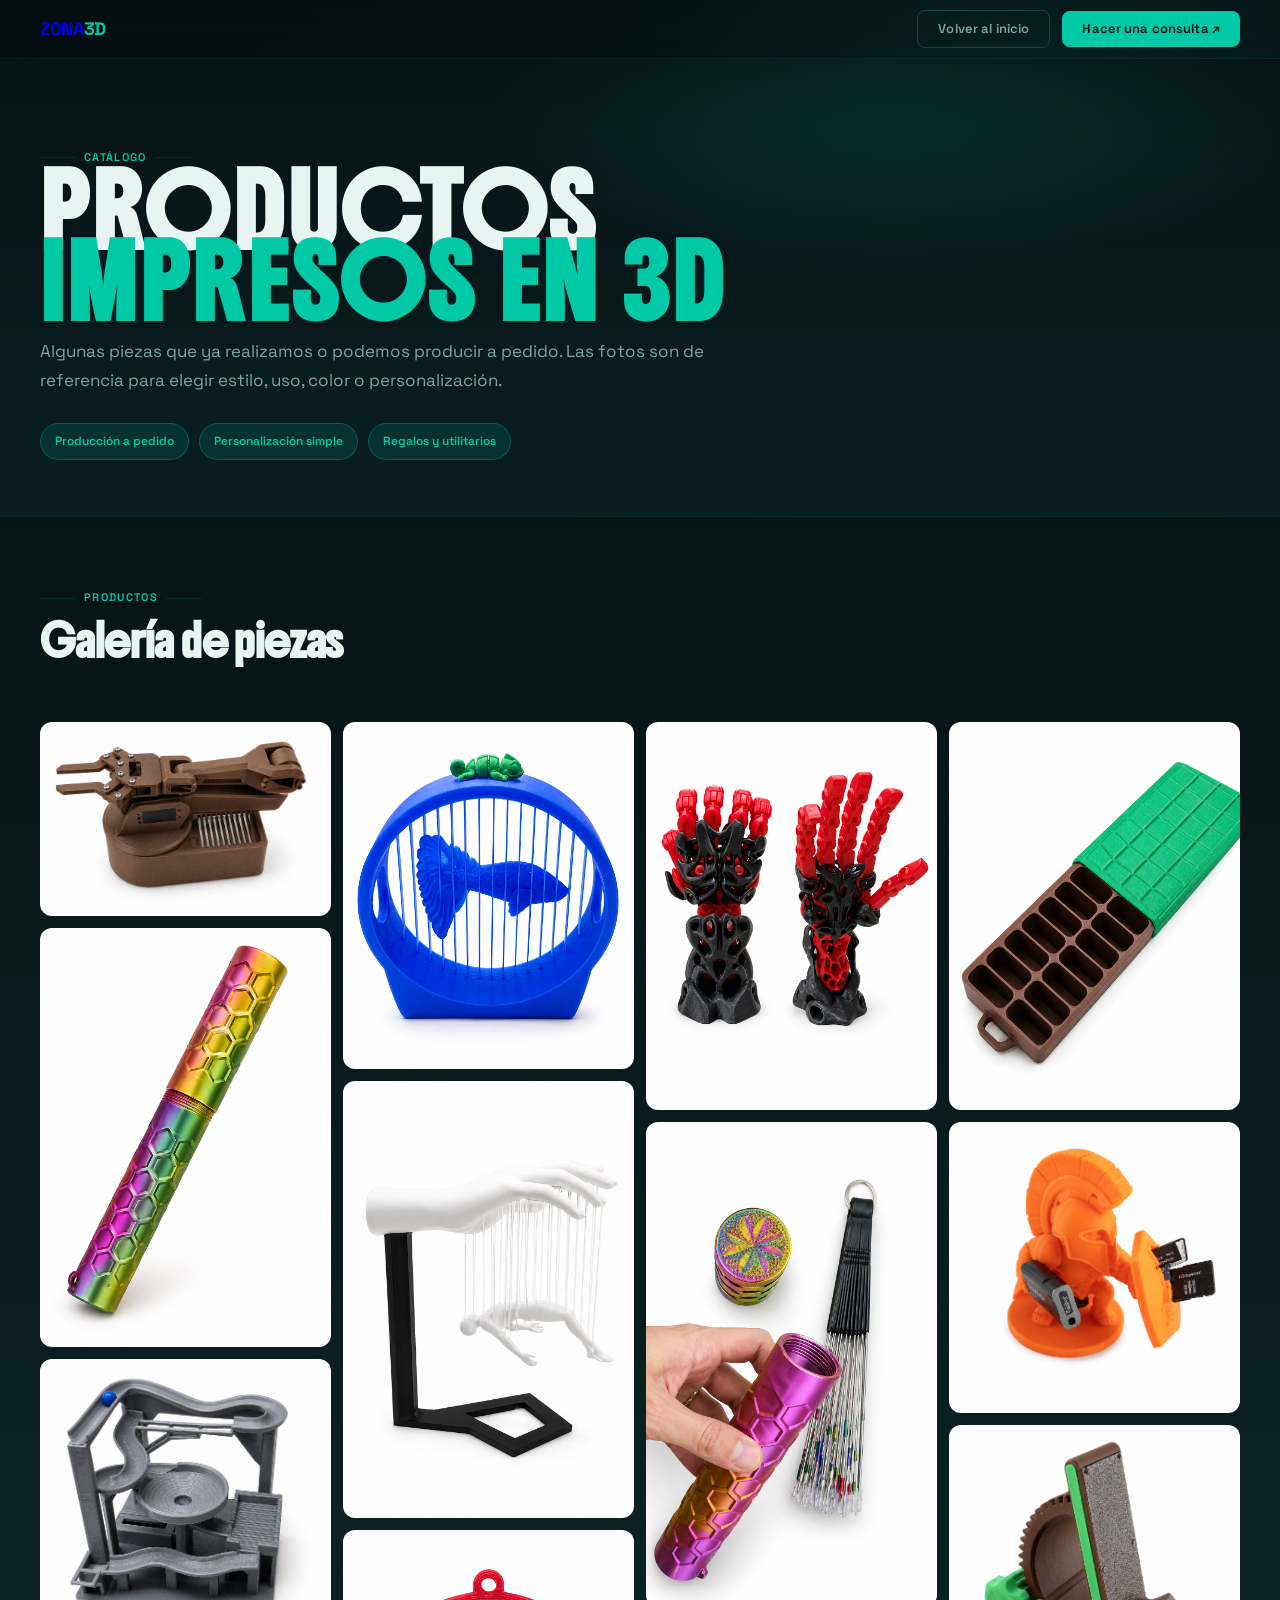
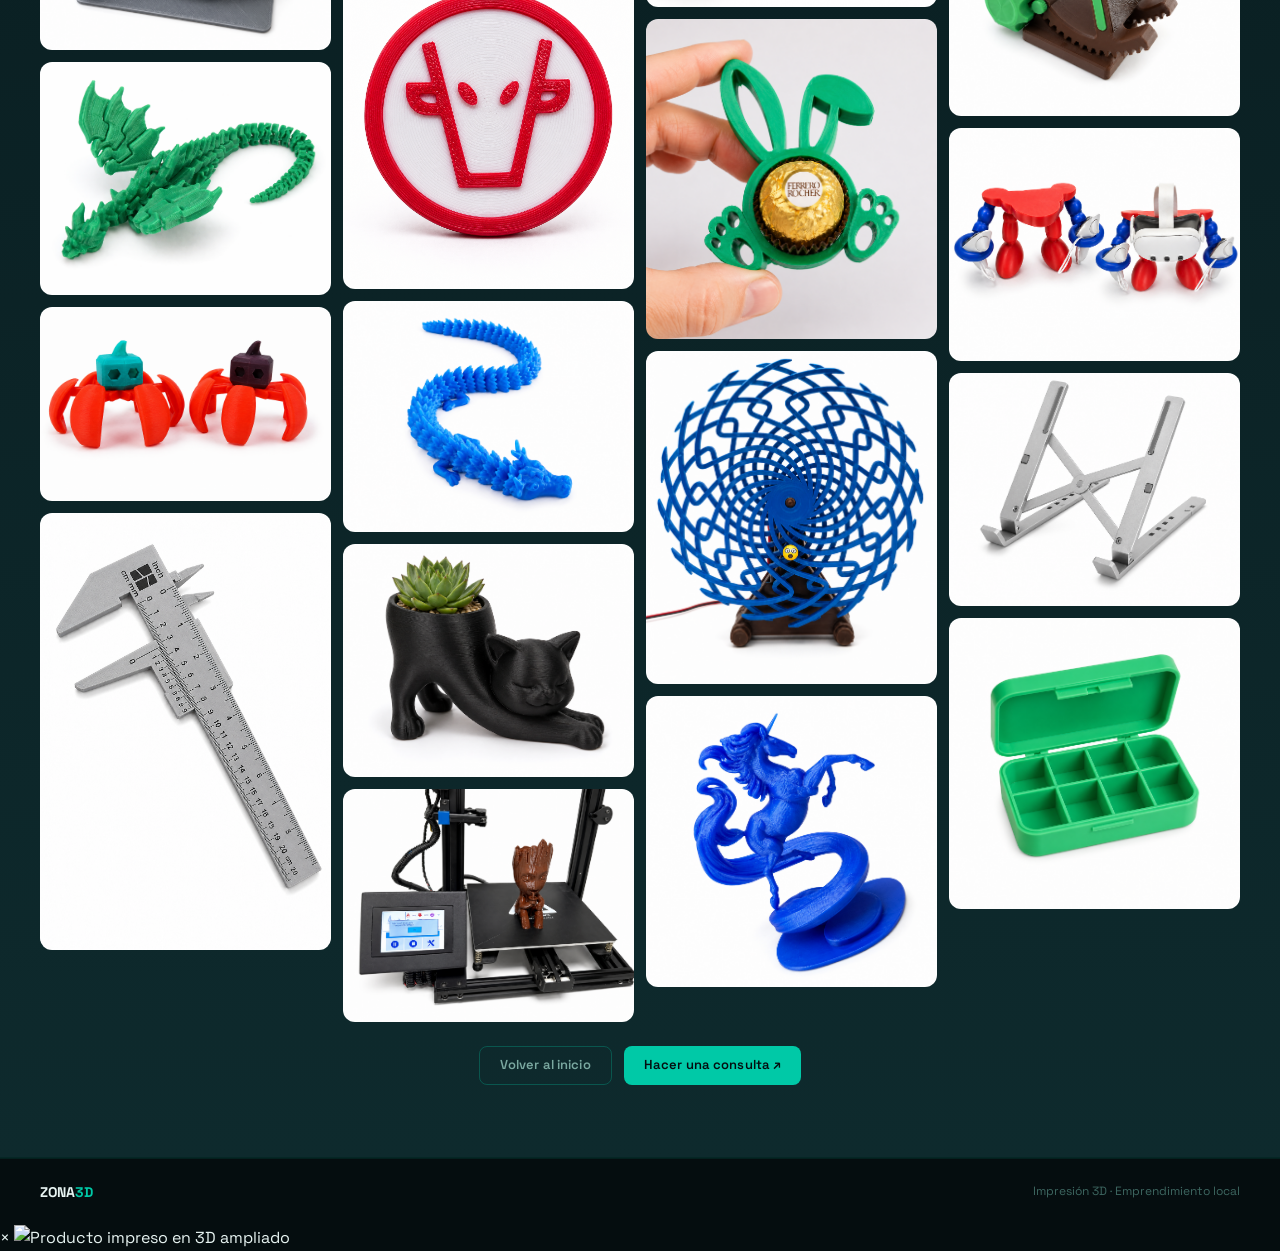
==== catalogo.html @ 66063b83 "catalogo" ====
<!DOCTYPE html>
<html lang="es">
<head>
  <meta charset="UTF-8" />
  <meta name="viewport" content="width=device-width, initial-scale=1.0" />

  <title>Catálogo de productos 3D | ZONA3D</title>
  <meta name="description" content="Catálogo de productos impresos en 3D: macetas, soportes, accesorios, utilitarios, decoración y regalos personalizados en Formosa." />

  <link rel="preconnect" href="https://fonts.googleapis.com">
  <link href="https://fonts.googleapis.com/css2?family=Boldonse&family=Montserrat:wght@300;400;500;600;700&family=Space+Grotesk:wght@400;500;600;700&display=swap" rel="stylesheet">

  <link rel="stylesheet" href="./css/styles.css">
  <link rel="stylesheet" href="./css/responsive.css">
</head>

<body>
  <div class="lp-bg"></div>

  <main class="lp-content catalog-page">

    <nav class="lp-nav">
      <div class="lp-nav-inner">
        <a href="./index.html" class="lp-logo">ZONA<span>3D</span></a>

        <div class="lp-nav-actions">
          <a href="./index.html" class="lp-nav-ghost">Volver al inicio</a>
          <a href="https://wa.me/5490000000000" class="lp-nav-cta" target="_blank">Hacer una consulta ↗</a>
        </div>
      </div>
    </nav>

    <section class="catalog-hero">
      <div class="container">
        <span class="lp-section-label">Catálogo</span>

        <h1 class="catalog-title">
          <span class="line line-primary">PRODUCTOS</span>
          <span class="line line-accent">IMPRESOS EN 3D</span>
        </h1>

        <p class="catalog-sub">
          Algunas piezas que ya realizamos o podemos producir a pedido.
          Las fotos son de referencia para elegir estilo, uso, color o personalización.
        </p>

        <div class="catalog-tags">
          <span>Producción a pedido</span>
          <span>Personalización simple</span>
          <span>Regalos y utilitarios</span>
        </div>
      </div>
    </section>

    <section class="lp-section catalog-section">
      <div class="container">

        <div class="catalog-header">
          <div>
            <span class="lp-section-label">Productos</span>
            <h2 class="lp-section-title">Galería de piezas</h2>
          </div>
        </div>

        <div class="masonry-grid">
          <div class="grid-item">
            <img src="./assets/img/img_products/brazo_robotico.png" alt="Brazo robótico impreso en 3D" loading="lazy">
          </div>
          
          <div class="grid-item">
            <img src="./assets/img/img_products/porta_abanico_c.png" alt="Porta abanico impreso en 3D" loading="lazy">
          </div>
        
          <div class="grid-item">
            <img src="./assets/img/img_products/juego.png" alt="Juego impreso en 3D" loading="lazy">
          </div>
          
          <div class="grid-item">
            <img src="./assets/img/img_products/dragon_verde.png" alt="Dragón verde impreso en 3D" loading="lazy">
          </div>
        
          <div class="grid-item">
            <img src="./assets/img/img_products/calabazas.png" alt="Calabazas impresas en 3D" loading="lazy">
          </div>
        
          <div class="grid-item">
            <img src="./assets/img/img_products/calibre.png" alt="Calibre impreso en 3D" loading="lazy">
          </div>
        
          <div class="grid-item">
            <img src="./assets/img/img_products/decoracion_beta.png" alt="Decoración beta impresa en 3D" loading="lazy">
          </div>
        
          <div class="grid-item">
            <img src="./assets/img/img_products/decoracion_mano.png" alt="Decoración mano impresa en 3D" loading="lazy">
          </div>
        
          <div class="grid-item">
            <img src="./assets/img/img_products/llavero_vaca.png" alt="Llavero de vaca impreso en 3D" loading="lazy">
          </div>
          
          <div class="grid-item">
            <img src="./assets/img/img_products/dragon_azul.png" alt="Dragón azul impreso en 3D" loading="lazy">
          </div>
        
          <div class="grid-item">
            <img src="./assets/img/img_products/maceta_gato.png" alt="Maceta gato impresa en 3D" loading="lazy">
          </div>
        
          <div class="grid-item">
            <img src="./assets/img/img_products/maceta_groot.png" alt="Maceta Groot impresa en 3D" loading="lazy">
          </div>
        
          <div class="grid-item">
            <img src="./assets/img/img_products/mano_articulada.png" alt="Mano articulada impresa en 3D" loading="lazy">
          </div>
        
          <div class="grid-item">
            <img src="./assets/img/img_products/porta_abanico_a.png" alt="Porta abanico impreso en 3D" loading="lazy">
          </div>
        
          <div class="grid-item">
            <img src="./assets/img/img_products/portabombones.png" alt="Portabombones impreso en 3D" loading="lazy">
          </div>
        
          <div class="grid-item">
            <img src="./assets/img/img_products/psicodelico.png" alt="Producto decorativo psicodélico impreso en 3D" loading="lazy">
          </div>
          
          <div class="grid-item">
            <img src="./assets/img/img_products/caballo.png" alt="Caballo impreso en 3D" loading="lazy">
          </div>
        
          <div class="grid-item">
            <img src="./assets/img/img_products/pastillero_2.png" alt="Pastillero impreso en 3D" loading="lazy">
          </div>

          <div class="grid-item">
            <img src="./assets/img/img_products/soporte_card_pendrive.png" alt="Soporte para card y pendrive impreso en 3D" loading="lazy">
          </div>
        
          <div class="grid-item">
            <img src="./assets/img/img_products/soporte_cel.png" alt="Soporte para celular impreso en 3D" loading="lazy">
          </div>
        
          <div class="grid-item">
            <img src="./assets/img/img_products/soporte_lentes3d.png" alt="Soporte para lentes 3D impreso en 3D" loading="lazy">
          </div>
        
          <div class="grid-item">
            <img src="./assets/img/img_products/soporte_notebook_1.png" alt="Soporte para notebook impreso en 3D" loading="lazy">
          </div>
        
          <div class="grid-item">
            <img src="./assets/img/img_products/pastillero_1.png" alt="Pastillero impreso en 3D" loading="lazy">
          </div>
        </div>

        <div class="catalog-cta-center">
          <a href="./index.html" class="lp-nav-ghost">Volver al inicio</a>
          <a href="https://wa.me/5490000000000" class="lp-nav-cta" target="_blank">Hacer una consulta ↗</a>
        </div>

      </div>
    </section>

    <footer class="lp-footer">
      <div class="lp-footer-inner">
        <div class="lp-footer-logo">ZONA<span>3D</span></div>
        <div class="lp-footer-text">Impresión 3D · Emprendimiento local</div>
      </div>
    </footer>

  </main>

  <div class="modal" id="imageModal">
    <span class="close">&times;</span>
    <img class="modal-content" id="modalImg" alt="Producto impreso en 3D ampliado">
  </div>
<script>
const modal = document.getElementById("imageModal");
const modalImg = document.getElementById("modalImg");

document.querySelectorAll(".grid-item img").forEach(img => {
  img.addEventListener("click", () => {
    modal.style.display = "flex";
    modalImg.src = img.src;
  });
});

document.querySelector(".close").onclick = () => {
  modal.style.display = "none";
};

modal.onclick = (e) => {
  if (e.target === modal) {
    modal.style.display = "none";
  }
};
</script>
</body>
</html>
---- css/styles.css ----
*, *::before, *::after { box-sizing: border-box; margin: 0; padding: 0; }

    :root {
      --bg-base:          #050d0f;
      --bg-surface:       #0a1a1f;
      --bg-card:          #0d2029;
      --bg-card-hover:    #102535;
      --teal:             #00c9a7;
      --teal-dim:         #00a688;
      --teal-glow:        rgba(0,201,167,0.13);
      --teal-glow-strong: rgba(0,201,167,0.22);
      --emerald:          #00e5b0;
      --text-primary:     #e8f4f2;
      --text-secondary:   #7aa8a0;
      --text-muted:       #3d6660;
      --border:           rgba(0,201,167,0.10);
      --border-bright:    rgba(0,201,167,0.28);
      --font-heading: 'Boldonse', sans-serif;
      --font-body: 'Space Grotesk', sans-serif;
      --font-label: 'Space Grotesk', sans-serif;
        --max:              1280px;
      }
    
      html { scroll-behavior: smooth; }
      body { font-family: var(--font-body); background: var(--bg-base); color: var(--text-primary); line-height: 1.6; min-height: 100vh; }
    
      h1,
      h2,
      h3,
      .lp-tagline-h1,
      .lp-section-title,
      .lp-ben-title,
      .lp-gcard-name,
      .lp-step-title,
      .lp-faq-q,
      .lp-final h2 {
        font-family: var(--font-heading);
      }
      p,
      .lp-section-sub,
      .lp-ben-text,
      .lp-gcard-desc,
      .lp-step-text,
      .lp-faq-a,
      .lp-final-sub,
      .lp-footer-text {
        font-family: var(--font-body);
      }
    /* ── BACKGROUND ── */
    .lp-bg {
      position: fixed; inset: 0; z-index: 0; pointer-events: none;
      background:
        radial-gradient(ellipse 60% 40% at 80% 10%, rgba(0,180,140,0.10) 0%, transparent 60%),
        radial-gradient(ellipse 50% 35% at 10% 80%, rgba(0,140,110,0.07) 0%, transparent 55%),
        linear-gradient(160deg, #050d0f 0%, #071318 50%, #050d0f 100%);
    }
    .lp-content { position: relative; z-index: 1; }

    /* ── CONTAINER ── */
    .container { max-width: var(--max); margin: 0 auto; padding: 0 40px; }

    /* ── NAV ── */
    .lp-nav {
      position: sticky; top: 0; z-index: 100;
      /* background: rgba(5,13,15,0.88);  */
      backdrop-filter: blur(14px);
      border-bottom: 1px solid var(--border);
    }
    .lp-nav-inner {
      max-width: var(--max); margin: 0 auto; padding: 0 40px;
      display: flex; justify-content: space-between; align-items: center;
      height: 58px;
    }
    .lp-logo { font-size: 18px; font-weight: 700; letter-spacing: -0.02em; }
    .lp-logo span { color: var(--teal); }
    .lp-nav-cta {
      font-family: var(--font-label); font-size: 13px; font-weight: 600;
      background: var(--teal); color: #040d0f;
      border: none; padding: 8px 20px; cursor: pointer;
      border-radius: 8px; letter-spacing: 0.01em; transition: background 0.2s;
    }
    .lp-nav-cta:hover { background: var(--emerald); }
    .lp-nav-actions {
      display: flex;
      align-items: center;
      gap: 12px;
    }

    .lp-nav-ghost {
      font-family: var(--font-label);
      font-size: 13px;
      font-weight: 600;
      background: transparent;
      color: var(--text-secondary);
      border: 1px solid var(--border-bright);
      padding: 8px 20px;
      cursor: pointer;
      border-radius: 8px;
      letter-spacing: 0.01em;
      transition: all 0.2s;
    }

    .lp-nav-ghost:hover {
      color: var(--teal);
      border-color: var(--teal);
    }

    /* ── HERO FULL ── */
    .lp-hero-full {
     position: relative;
     width: 100%;
     height: clamp(360px, 58vh, 540px);
     border-bottom: 1px solid var(--border);
     overflow: hidden;
    }
    #hero3d { display: block; width: 100%; height: 100%; }

    /* Canvas overlay UI */
    .canvas-ui {
      position: absolute; inset: 0; pointer-events: none;
      display: flex; flex-direction: column; justify-content: space-between;
      padding: 35px;
    }
    .cu-top { display: flex; justify-content: flex-end; }
    .cu-badge {
      font-family: 'Space Grotesk', monospace; font-size: 10px;
      color: rgba(232,244,242,0.3); letter-spacing: 0.1em; text-transform: uppercase;
      border: 1px solid rgba(0,201,167,0.12); padding: 3px 9px; border-radius: 4px;
    }
    .cu-bottom { display: flex; justify-content: space-between; align-items: flex-end; }
    .cu-status { display: flex; flex-direction: column; gap: 6px; opacity: 0; transition: opacity 0.5s; }
    .cu-status.on { opacity: 1; }
    .cu-row {
      font-family: 'Space Grotesk', monospace; font-size: 10px;
      color: rgba(0,201,167,0.5); letter-spacing: 0.1em; text-transform: uppercase;
      display: flex; align-items: center; gap: 6px;
    }
    .cu-dot { width: 5px; height: 5px; border-radius: 50%; background: var(--teal); animation: blink 1.1s infinite; }
    .cu-track { width: 140px; height: 2px; background: rgba(0,201,167,0.1); border-radius: 1px; overflow: hidden; }
    .cu-fill { height: 100%; width: 0%; background: linear-gradient(90deg, #00a688, #00e5b0); transition: width .1s linear; border-radius: 1px; }
    .cu-layers { font-family: 'Space Grotesk', monospace; font-size: 10px; color: rgba(0,201,167,0.3); }

    .cu-replay {
      pointer-events: auto;
      display: flex; align-items: center; gap: 6px;
      background: rgba(0,201,167,0.08); border: 1px solid rgba(0,201,167,0.22);
      color: var(--teal); font-family: 'Space Grotesk', sans-serif;
      font-size: 11px; font-weight: 600; letter-spacing: .06em; text-transform: uppercase;
      padding: 7px 14px; border-radius: 6px; cursor: pointer;
      opacity: 0; transition: opacity .5s, background .2s;
    }
    .cu-replay:hover { background: rgba(0,201,167,0.16); }
    .cu-replay.on { opacity: 1; }
    .cu-replay svg { width: 12px; height: 12px; }
    .cu-hint {
      font-family: 'Space Grotesk', monospace; font-size: 11px;
      color: rgba(232,244,242,0.22); letter-spacing: .05em;
      display: flex; align-items: center; gap: 6px;
      opacity: 0; transition: opacity 1s .3s;
    }
    .cu-hint.on { opacity: 1; }
    .cu-hint::before { content: ''; width: 14px; height: 1px; background: rgba(232,244,242,0.12); }

    @keyframes blink { 0%,100%{opacity:1} 50%{opacity:.2} }

        .cu-top {
      display: flex;
      justify-content: flex-end;
    }

    /* ── SHARED BUTTONS ── */
    .lp-btn-primary {
      font-family: var(--font-label); font-size: 14px; font-weight: 600;
      background: var(--teal); color: #040d0f;
      border: none; padding: 13px 26px; cursor: pointer;
      border-radius: 8px; transition: all 0.2s;
    }
    .lp-btn-primary:hover { background: var(--emerald); transform: translateY(-1px); }
    .lp-btn-ghost {
      font-family: var(--font-label); font-size: 14px; font-weight: 500;
      background: transparent; color: var(--text-secondary);
      border: 1px solid var(--border-bright); padding: 13px 26px;
      cursor: pointer; border-radius: 8px; transition: all 0.2s;
    }
    .lp-btn-ghost:hover { color: var(--teal); border-color: var(--teal); }

    /* ── TITLE HERO ── */
    .lp-tagline-bar {
      padding: 0 0 2rem;
      margin-top: -15px;
      position: relative;
      z-index: 10;
    }

    .lp-tagline-box {
      background: rgba(5, 13, 15, 0.88);;
      border: 0.5px solid rgba(0, 201, 167, 0.15);
      border-radius: 12px;
      padding: 28px 32px 24px;
      text-align: center;
    }

    .lp-tagline-h1 {
      font-size: clamp(1.4rem, 3vw, 2rem);
      font-weight: 600;
      color: #00c9a7;
      margin: 0 0 8px;
      letter-spacing: 0.09em;
      text-transform: uppercase;

      
    }

    /* ── SECTIONS SHARED ── */
    .lp-section { padding: 72px 0; border-bottom: 1px solid var(--border); }
    .lp-section {
     background: linear-gradient(
       180deg,
       #061416 0%,
       #0a1f22 40%,
       #0e2a2d 100%
     );
    }
    .lp-section-label {
      display: flex; 
      align-items: center; 
      gap: 8px;
      font-family: var(--font-label);
      font-size: 11px; 
      font-weight: 600; 
      color: var(--teal);
      letter-spacing: 0.12em; 
      text-transform: uppercase; 
      margin-bottom: 10px;
    }
    .lp-section-label::before, .lp-section-label::after {
      content: ''; flex: 0 0 36px; height: 1px; background: var(--border);
    }
    .lp-section-title { font-size: clamp(22px,2.5vw,30px); font-weight: 700; letter-spacing: -0.02em; margin-bottom: 25px; }
    .lp-section-sub { font-size: 16px; color: var(--text-primary); margin-bottom: 32px; }

    /* ── GALLERY ── */
    .lp-gallery-grid { display: grid; grid-template-columns: repeat(4, 1fr); gap: 14px; }
    .lp-gcard {
      background: var(--bg-card); border: 1px solid var(--border);
      border-radius: 14px; overflow: hidden;
      transition: border-color 0.25s, transform 0.25s, box-shadow 0.25s;
    }
    
    .lp-gcard:hover {
      border-color: var(--border-bright); transform: translateY(-4px);
      box-shadow: 0 16px 40px rgba(0,0,0,0.4), 0 0 18px var(--teal-glow);
    }
    .lp-gcard-img { aspect-ratio: 1; overflow: hidden; }
    
    .lp-gcard-ph { aspect-ratio: 1; }
    .lp-gcard-img img { width: 100%; height: 100%; object-fit: cover; display: block; transition: transform 0.3s; }
    .lp-gcard:hover .lp-gcard-img img { transform: scale(1.05); }
    .lp-gcard-body { padding: 14px 16px 16px; }
    .lp-gcard-tag {
      display: inline-block; font-size: 10px; font-weight: 600;
      color: var(--teal); background: var(--teal-glow);
      border: 1px solid var(--border-bright);
      padding: 2px 8px; border-radius: 20px; margin-bottom: 7px;
      letter-spacing: 0.06em; text-transform: uppercase;
    }
    .lp-gcard-name { font-size: 14px; font-weight: 400; color: var(--text-primary); margin-bottom: 4px; }
    .lp-gcard-desc { font-size: 12px; color: var(--text-secondary); line-height: 1.55; }

    /* ── PROCESS ── */
    .lp-process-grid { display: grid; grid-template-columns: 1fr 1fr; gap: 64px; align-items: start; }
    .lp-process-intro p { font-size: 14px; color: var(--text-secondary); line-height: 1.75; margin-top: 12px; max-width: 340px; }
    .lp-process-steps { display: flex; flex-direction: column; }
    .lp-process-step { display: flex; gap: 18px; padding: 22px 0; border-bottom: 1px solid var(--border); }
    .lp-process-step:last-child { border-bottom: none; }
    .lp-step-num { font-size: 11px; font-weight: 700; color: var(--teal); min-width: 26px; padding-top: 3px; }
    .lp-step-title { font-size: 15px; font-weight: 500; color: var(--text-primary); margin-bottom: 4px; }
    .lp-step-text { font-size: 13px; color: var(--text-secondary); line-height: 1.65; }

    /* ── MATERIALS ── */
    .lp-ben-grid {
      display: grid;
      grid-template-columns: repeat(3, 1fr);
      gap: 20px;
    }
    .lp-ben-card {
     background: var(--bg-card);
     border: 1px solid var(--border);
     border-radius: 14px;
     padding: 22px 18px;
     transition: border-color .2s;
        
     display: flex;
     flex-direction: column;
      align-items: flex-start;
    }
    .lp-ben-card:hover { border-color: var(--border-bright); transform: translateY(-4px);}
    .lp-ben-icon {
      width: 40px; height: 40px; border-radius: 10px;
      background: var(--teal-glow); border: 1px solid var(--border-bright);
      display: flex; align-items: center; justify-content: center;
      font-size: 18px; margin-bottom: 14px; color: var(--teal);
    }
    .lp-ben-title { font-size: 14px; font-weight: 600; color: var(--text-primary); margin-bottom: 6px; letter-spacing: 0.1em;}
    .lp-ben-text { font-size: 13px; color: var(--text-secondary); line-height: 1.65;  flex-grow: 1; margin-bottom: 15px; }

    /* ── FAQ ── */
    .lp-faq-grid { display: grid; grid-template-columns: 1fr 1fr; gap: 12px; margin-top: 32px; }
    .lp-faq-item {
      background: var(--bg-card); border: 1px solid var(--border);
      border-radius: 12px; padding: 20px; transition: border-color .2s;
    }
    .lp-faq-item:hover { border-color: var(--border-bright); }
    .lp-faq-q { font-size: 14px; font-weight: 400; color: var(--text-primary); margin-bottom: 8px; letter-spacing: 1.1px;}
    .lp-faq-a { font-size: 13px; color: var(--text-secondary); line-height: 1.65; }

    /* ── CTA FINAL ── */
    .lp-final {
      padding: 80px 0; text-align: center;
      background: radial-gradient(ellipse 70% 60% at 50% 50%, rgba(0,180,140,0.09) 0%, transparent 65%);
      border-top: 1px solid var(--border);
    }
    .lp-final h2 { font-size: clamp(28px,3.5vw,40px); font-weight: 700; letter-spacing: -0.02em; margin-bottom: 12px; line-height: 1.2; }
    .lp-final h2 em { color: var(--teal); font-style: normal; }
    .lp-final-sub { font-size: 15px; color: var(--text-secondary); margin-bottom: 32px; max-width: 400px; margin-left: auto; margin-right: auto; line-height: 1.7; }
    .lp-final-ctas { display: flex; gap: 12px; justify-content: center; flex-wrap: wrap; }
    .lp-trust-bar { display: flex; gap: 24px; justify-content: center; margin-top: 28px; flex-wrap: wrap; }
    .lp-trust-item { display: flex; align-items: center; gap: 7px; font-size: 12px; color: var(--text-muted); }
    .lp-trust-item::before { content: '✓'; color: var(--teal); font-weight: 700; }

    /* ── FOOTER ── */
    .lp-footer-inner {
      max-width: var(--max); margin: 0 auto; padding: 22px 40px;
      display: flex; justify-content: space-between; align-items: center; flex-wrap: wrap; gap: 12px;
    }
    .lp-footer { border-top: 1px solid var(--border); }
    .lp-footer-logo { font-size: 14px; font-weight: 700; }
    .lp-footer-logo span { color: var(--teal); }
    .lp-footer-text { font-size: 12px; color: var(--text-muted); }

    /* Catalogo */
    .catalog-title .line {
  display: block;
}

.line-primary {
  color: var(--text-primary); /* blanco */
}

.line-accent {
  color: var(--teal); /* verde */
}
.lp-logo,
.lp-nav-ghost,
.lp-nav-cta,
.lp-btn-primary,
.lp-btn-ghost {
  text-decoration: none;
  display: inline-flex;
  align-items: center;
  justify-content: center;
}

.catalog-page {
  min-height: 100vh;
}

.catalog-hero {
  padding: 90px 0 56px;
  border-bottom: 1px solid var(--border);
  background:
    radial-gradient(ellipse 50% 45% at 70% 15%, rgba(0, 201, 167, 0.13), transparent 65%),
    linear-gradient(180deg, rgba(6, 20, 22, 0.96), rgba(10, 31, 34, 0.92));
}

.catalog-title {
  font-family: var(--font-heading);
  font-size: clamp(32px, 6vw, 68px);
  line-height: 1.05;
  color: var(--text-primary);
  text-transform: uppercase;
  letter-spacing: 0.05em;
  max-width: 900px;
  margin-bottom: 18px;
}

.catalog-sub {
  max-width: 680px;
  color: var(--text-secondary);
  font-size: 17px;
  line-height: 1.7;
}

.catalog-tags {
  display: flex;
  flex-wrap: wrap;
  gap: 10px;
  margin-top: 28px;
}

.catalog-tags span {
  color: var(--teal);
  background: var(--teal-glow);
  border: 1px solid var(--border-bright);
  border-radius: 999px;
  padding: 8px 14px;
  font-size: 12px;
  font-weight: 600;
}

.catalog-header {
  display: flex;
  justify-content: space-between;
  gap: 32px;
  align-items: end;
  margin-bottom: 32px;
}

.catalog-header-text {
  max-width: 390px;
  color: var(--text-secondary);
  font-size: 14px;
  line-height: 1.6;
}

.product-grid {
  display: grid;
  grid-template-columns: repeat(3, 1fr);
  gap: 18px;
}

.product-card {
  background: var(--bg-card);
  border: 1px solid var(--border);
  border-radius: 16px;
  overflow: hidden;
  transition: transform 0.25s, border-color 0.25s, box-shadow 0.25s;
}

.product-card:hover {
  transform: translateY(-5px);
  border-color: var(--border-bright);
  box-shadow: 0 18px 45px rgba(0, 0, 0, 0.38), 0 0 20px var(--teal-glow);
}



.product-info {
  padding: 18px;
}

.product-category {
  display: inline-block;
  margin-bottom: 9px;
  color: var(--teal);
  background: var(--teal-glow);
  border: 1px solid var(--border-bright);
  border-radius: 999px;
  padding: 3px 9px;
  font-size: 10px;
  font-weight: 700;
  text-transform: uppercase;
  letter-spacing: 0.08em;
}

.product-info h3 {
  font-family: var(--font-heading);
  color: var(--text-primary);
  font-size: 15px;
  font-weight: 400;
  letter-spacing: 0.08em;
  margin-bottom: 8px;
}

.product-info p {
  color: var(--text-secondary);
  font-size: 13px;
  line-height: 1.65;
}

.product-card-featured {
  border-color: var(--border-bright);
}

/* ===== MASONRY LIMPIO ===== */

.masonry-grid {
  column-count: 4;
  column-gap: 12px;
}

.grid-item {
  break-inside: avoid;
  margin-bottom: 12px;
  border-radius: 12px;
  overflow: hidden;
  cursor: pointer;
  position: relative;
}

.grid-item img {
  width: 100%;
  height: auto;
  display: block;
  transition: transform 0.35s ease;
}

/* Hover */
.grid-item:hover img {
  transform: scale(1.04);
}

.grid-item::after {
  content: "";
  position: absolute;
  inset: 0;
  background: rgba(0, 201, 167, 0.08);
  opacity: 0;
  transition: 0.3s;
}

.grid-item:hover::after {
  opacity: 1;
}
.catalog-cta-center {
  display: flex;
  justify-content: center;
  gap: 12px;
  margin-top: 24px;
}
---- css/responsive.css ----
/* =========================================================
   RESPONSIVE — FORMA3D
   Ordenado por tamaño de pantalla
========================================================= */


/* =========================================================
   TABLET / NOTEBOOK CHICO
   Hasta 900px
========================================================= */

@media (max-width: 900px) {
  .lp-gallery-grid {
    grid-template-columns: repeat(2, 1fr);
  }

  .lp-ben-grid {
    grid-template-columns: repeat(2, 1fr);
  }
}


/* =========================================================
   TABLET / MOBILE GRANDE
   Hasta 768px
========================================================= */

@media (max-width: 768px) {
  .container {
    padding: 0 20px;
  }

  .lp-nav-inner {
    padding: 0 20px;
  }

  .lp-hero-full {
    height: 58vh;
    min-height: 380px;
    max-height: 520px;
  }

  .lp-process-grid {
    grid-template-columns: 1fr;
    gap: 32px;
  }

  .lp-footer-inner {
    padding: 22px 20px;
  }
}


/* =========================================================
   MOBILE
   Hasta 640px
========================================================= */

@media (max-width: 640px) {
  .canvas-ui {
    padding: 18px 20px;
  }

  .lp-cards-grid {
    grid-template-columns: 1fr 1fr;
  }

  .lp-faq-grid {
    grid-template-columns: 1fr;
  }
}


/* =========================================================
   MOBILE CHICO
   Hasta 480px
========================================================= */

@media (max-width: 480px) {
  .lp-gallery-grid {
    grid-template-columns: 1fr;
  }

  .lp-ben-grid {
    grid-template-columns: 1fr;
  }

  .lp-cards-grid {
    grid-template-columns: 1fr;
  }

  .lp-nav-cta {
    padding: 8px 14px;
    font-size: 12px;
  }

  .lp-section {
    padding: 56px 0;
  }

  .lp-final {
    padding: 64px 0;
  }
}

/* Catalogo */
@media (max-width: 900px) {
  .product-grid {
    grid-template-columns: repeat(2, 1fr);
  }

  .catalog-header {
    flex-direction: column;
    align-items: flex-start;
  }
}

@media (max-width: 640px) {
  .catalog-hero {
    padding: 72px 0 44px;
  }

  .product-grid {
    grid-template-columns: 1fr;
  }

  .catalog-tags {
    gap: 8px;
  }

  .catalog-tags span {
    font-size: 11px;
  }
}
@media (max-width: 1024px) {
  .masonry-grid {
    column-count: 3;
  }
}

@media (max-width: 768px) {
  .masonry-grid {
    column-count: 2;
  }
}

@media (max-width: 480px) {
  .masonry-grid {
    column-count: 1;
  }
}
@media (max-width: 500px) {
  .catalog-cta-center {
    flex-direction: column;
    align-items: center;
  }

  .catalog-cta-center a {
    width: 100%;
    max-width: 280px;
  }
}
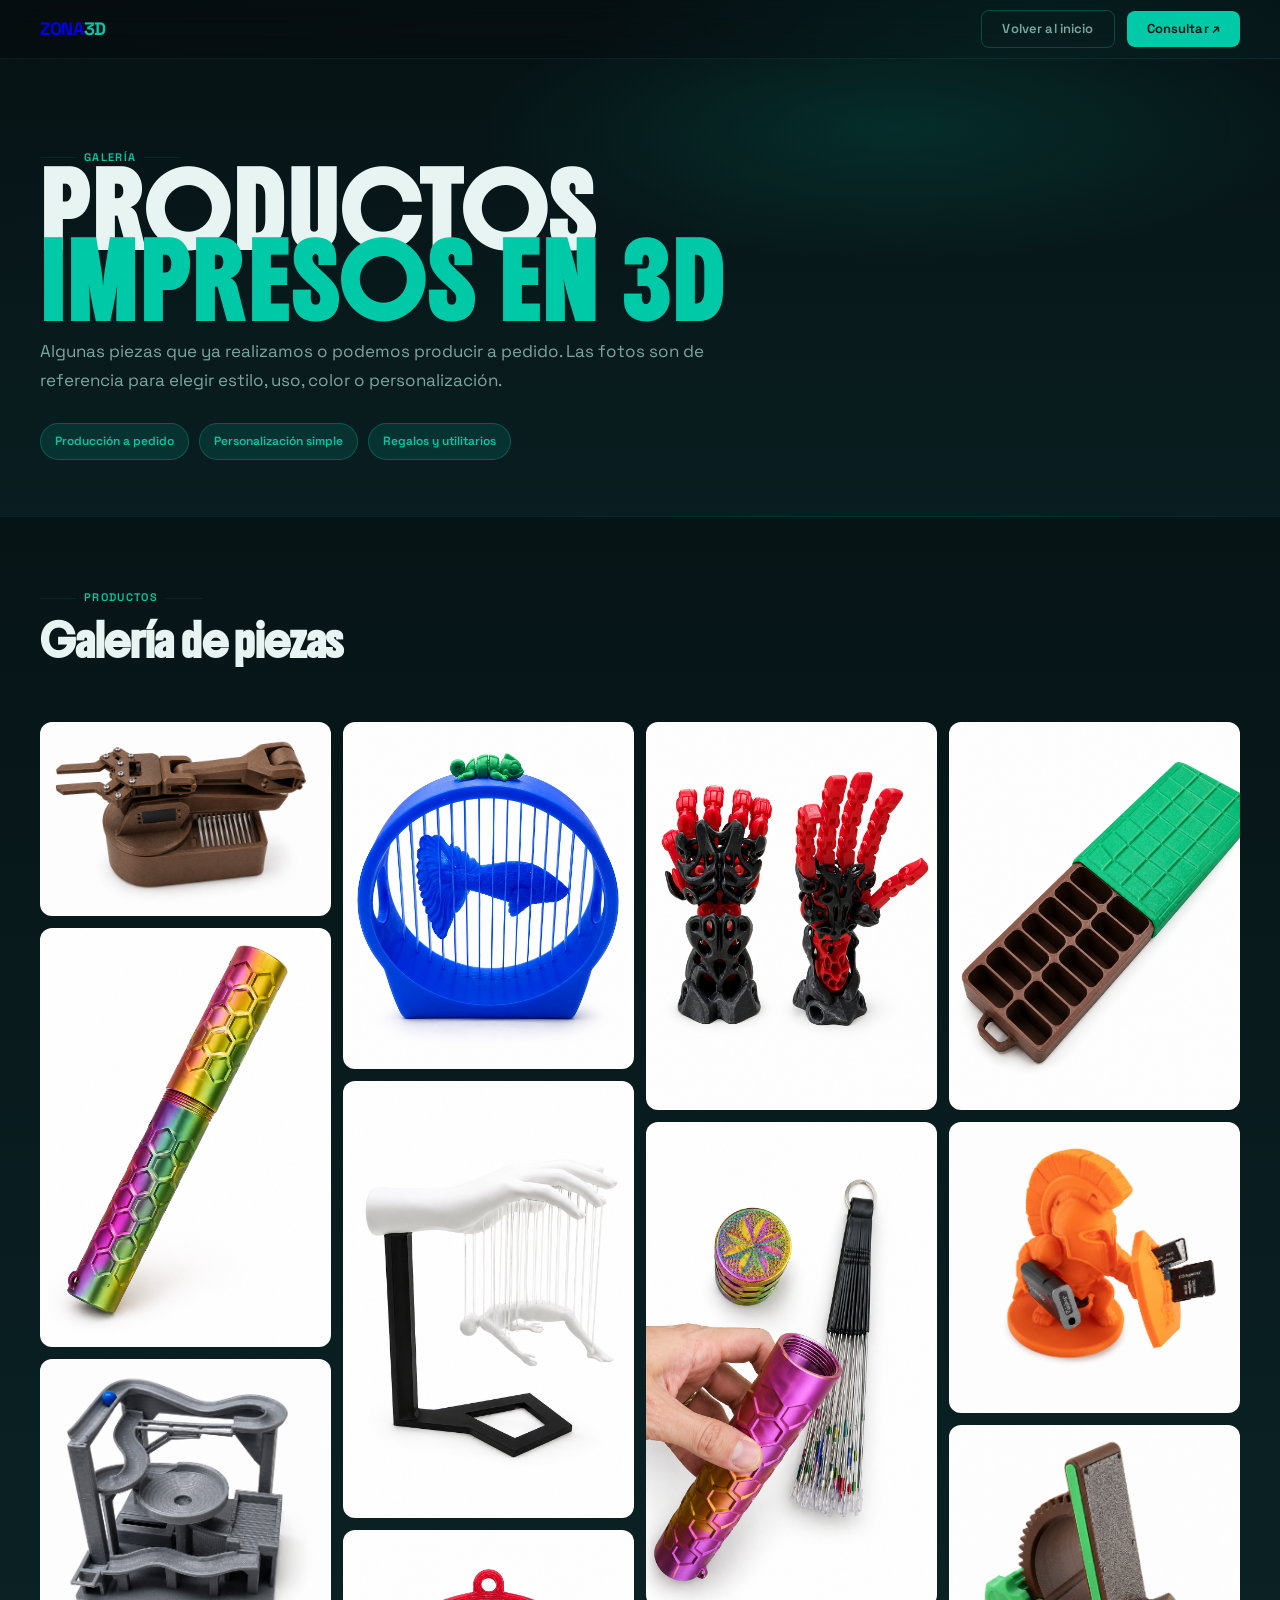
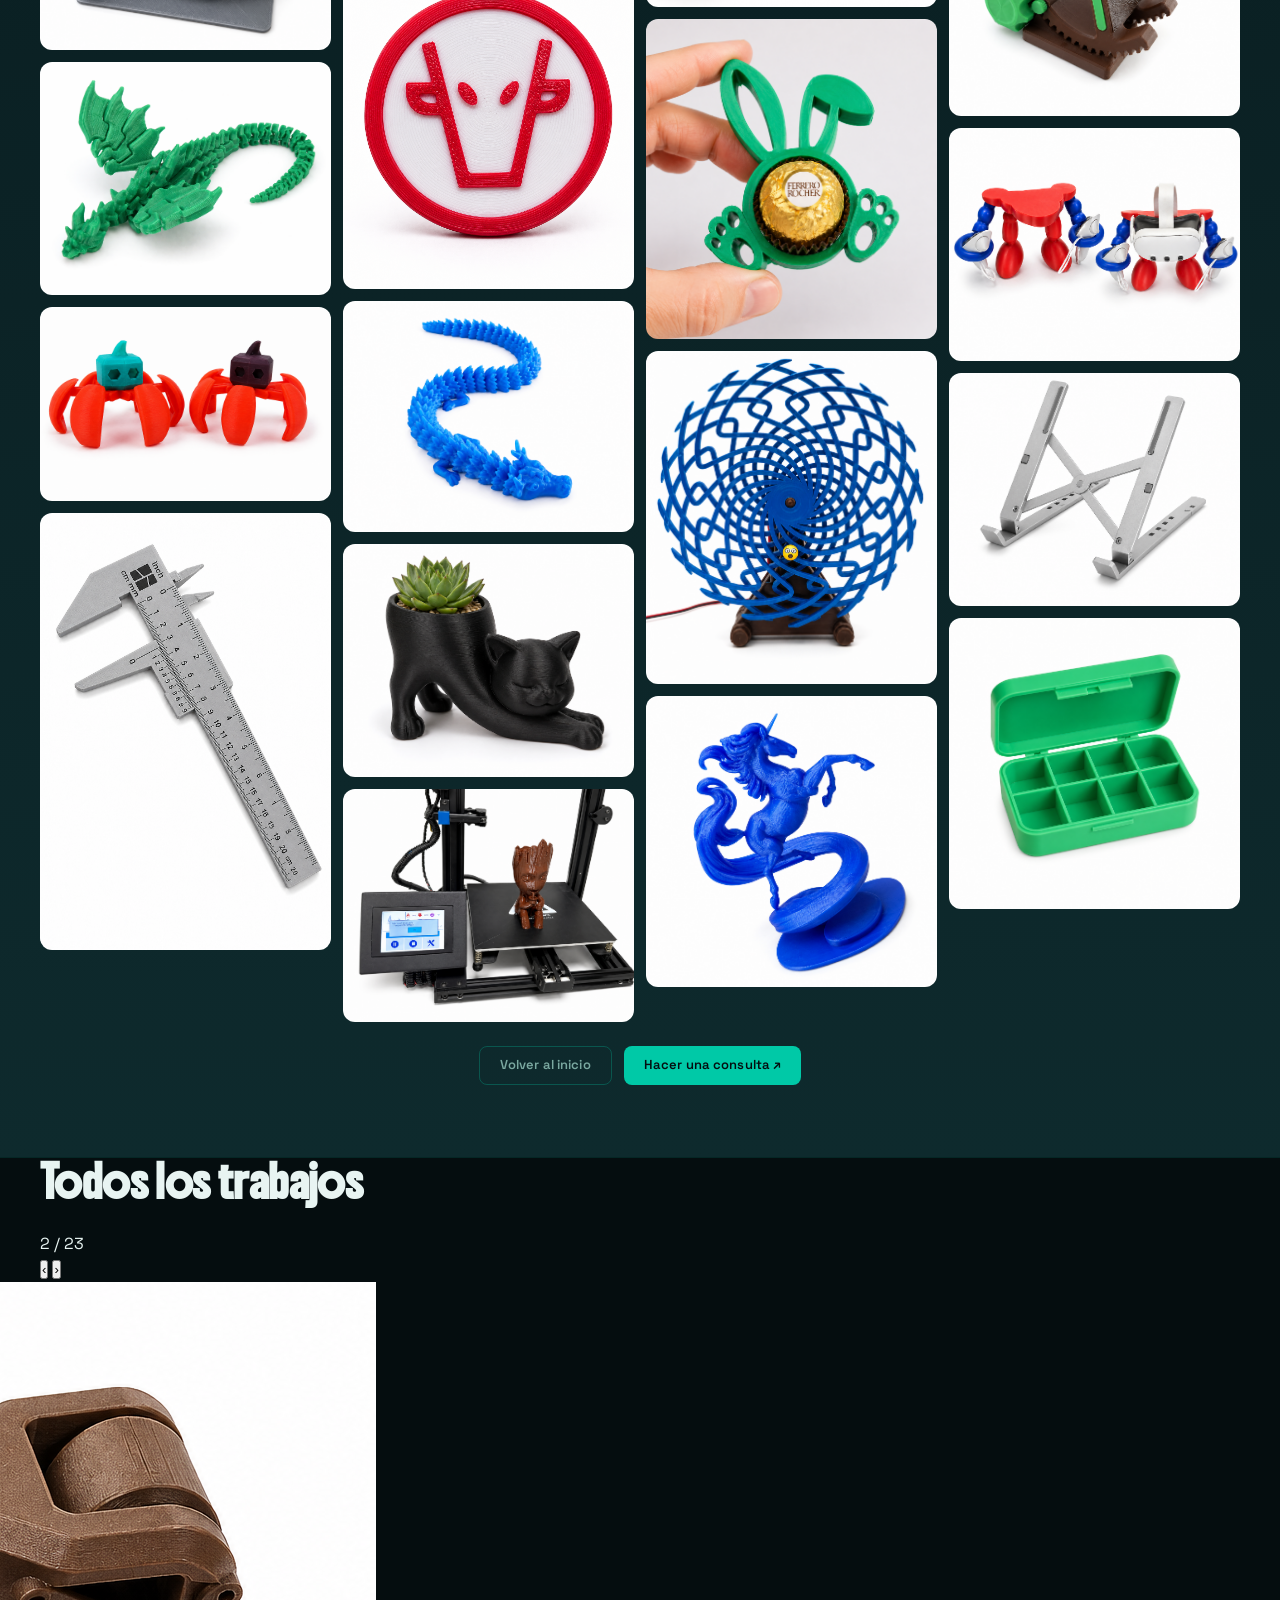
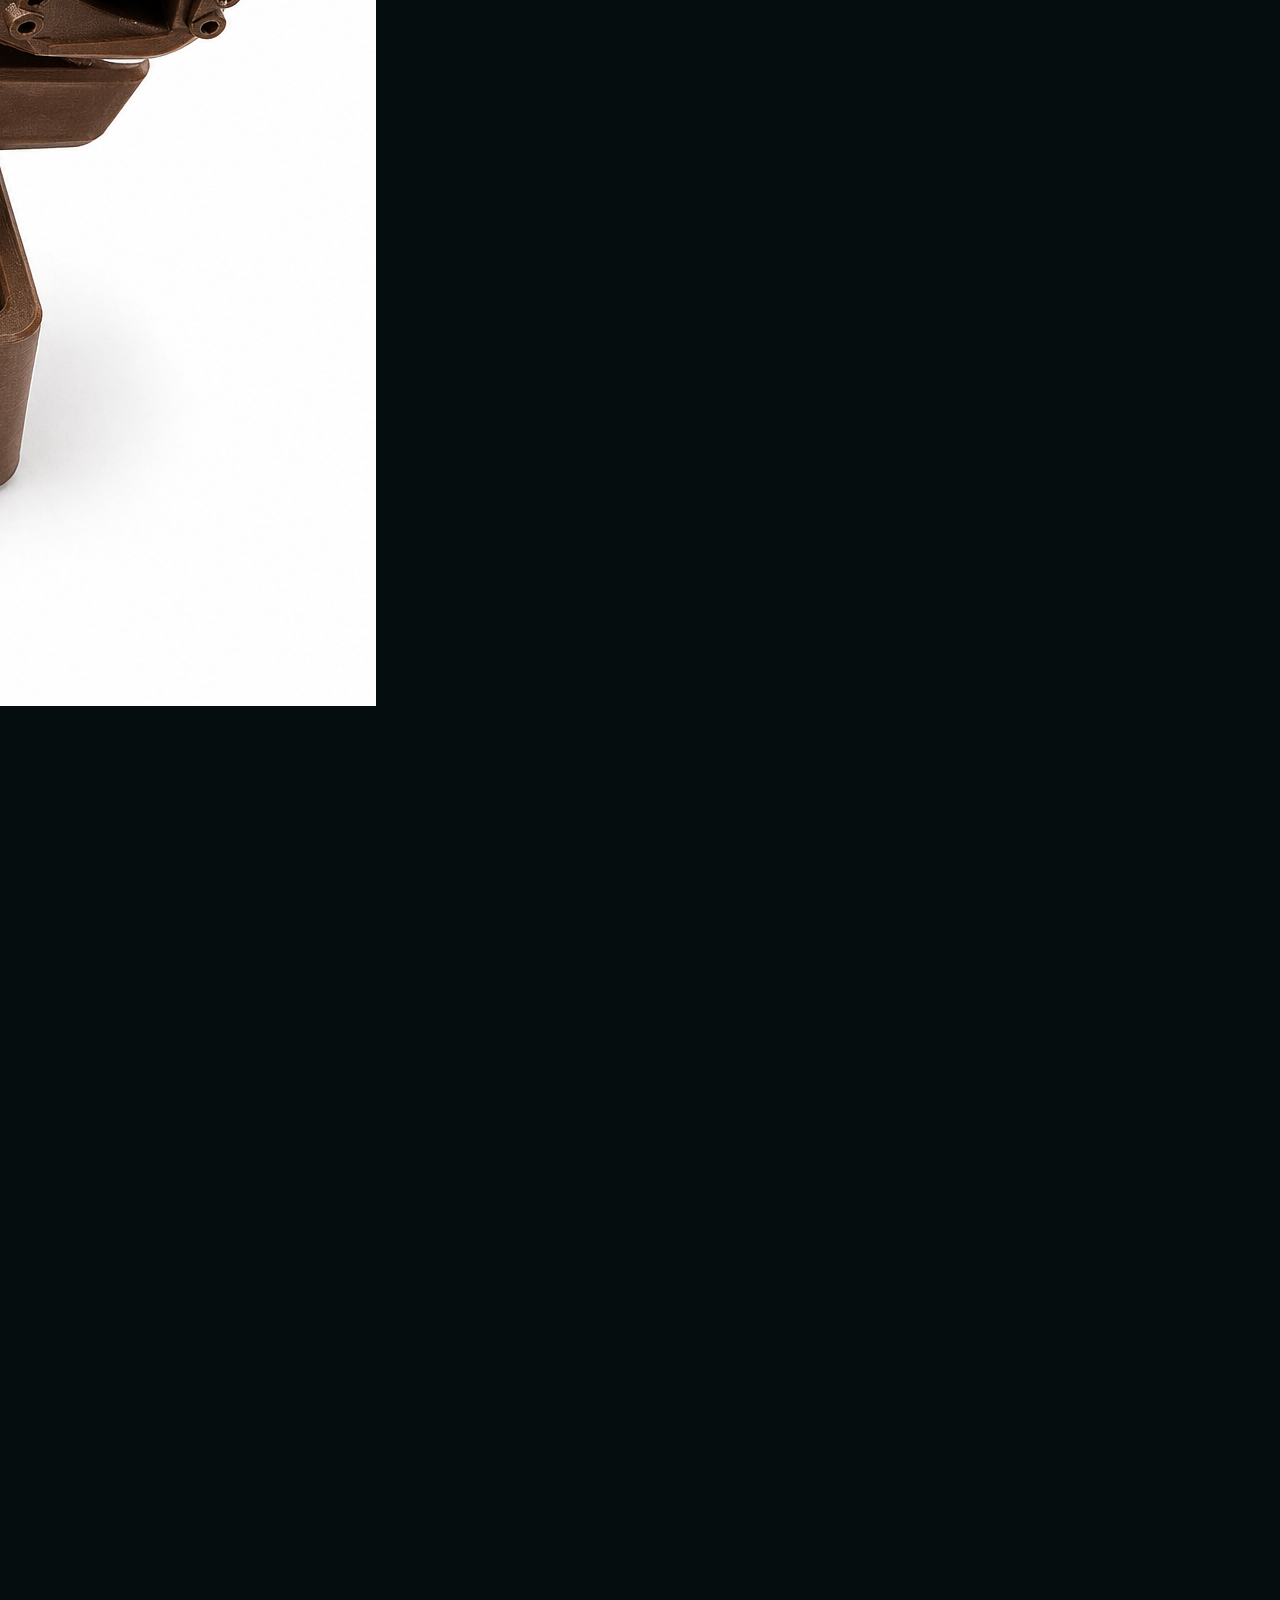
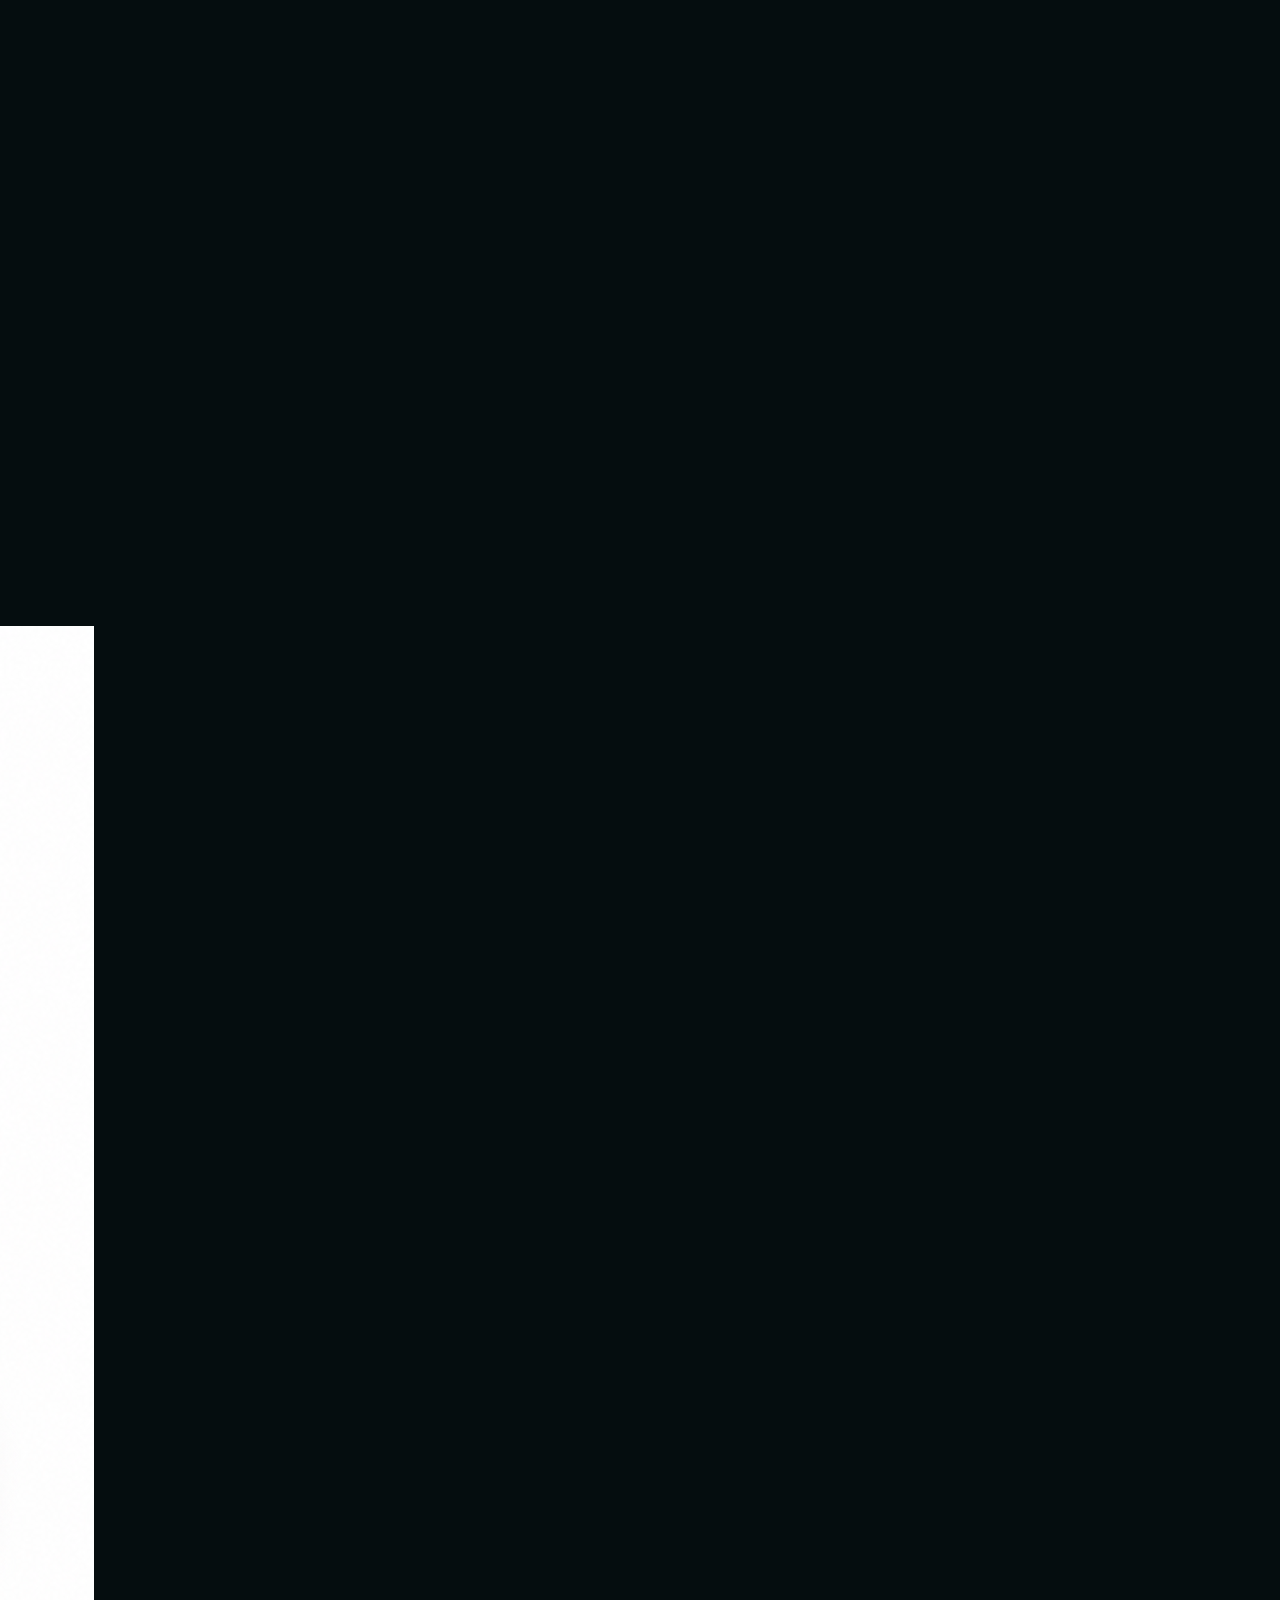
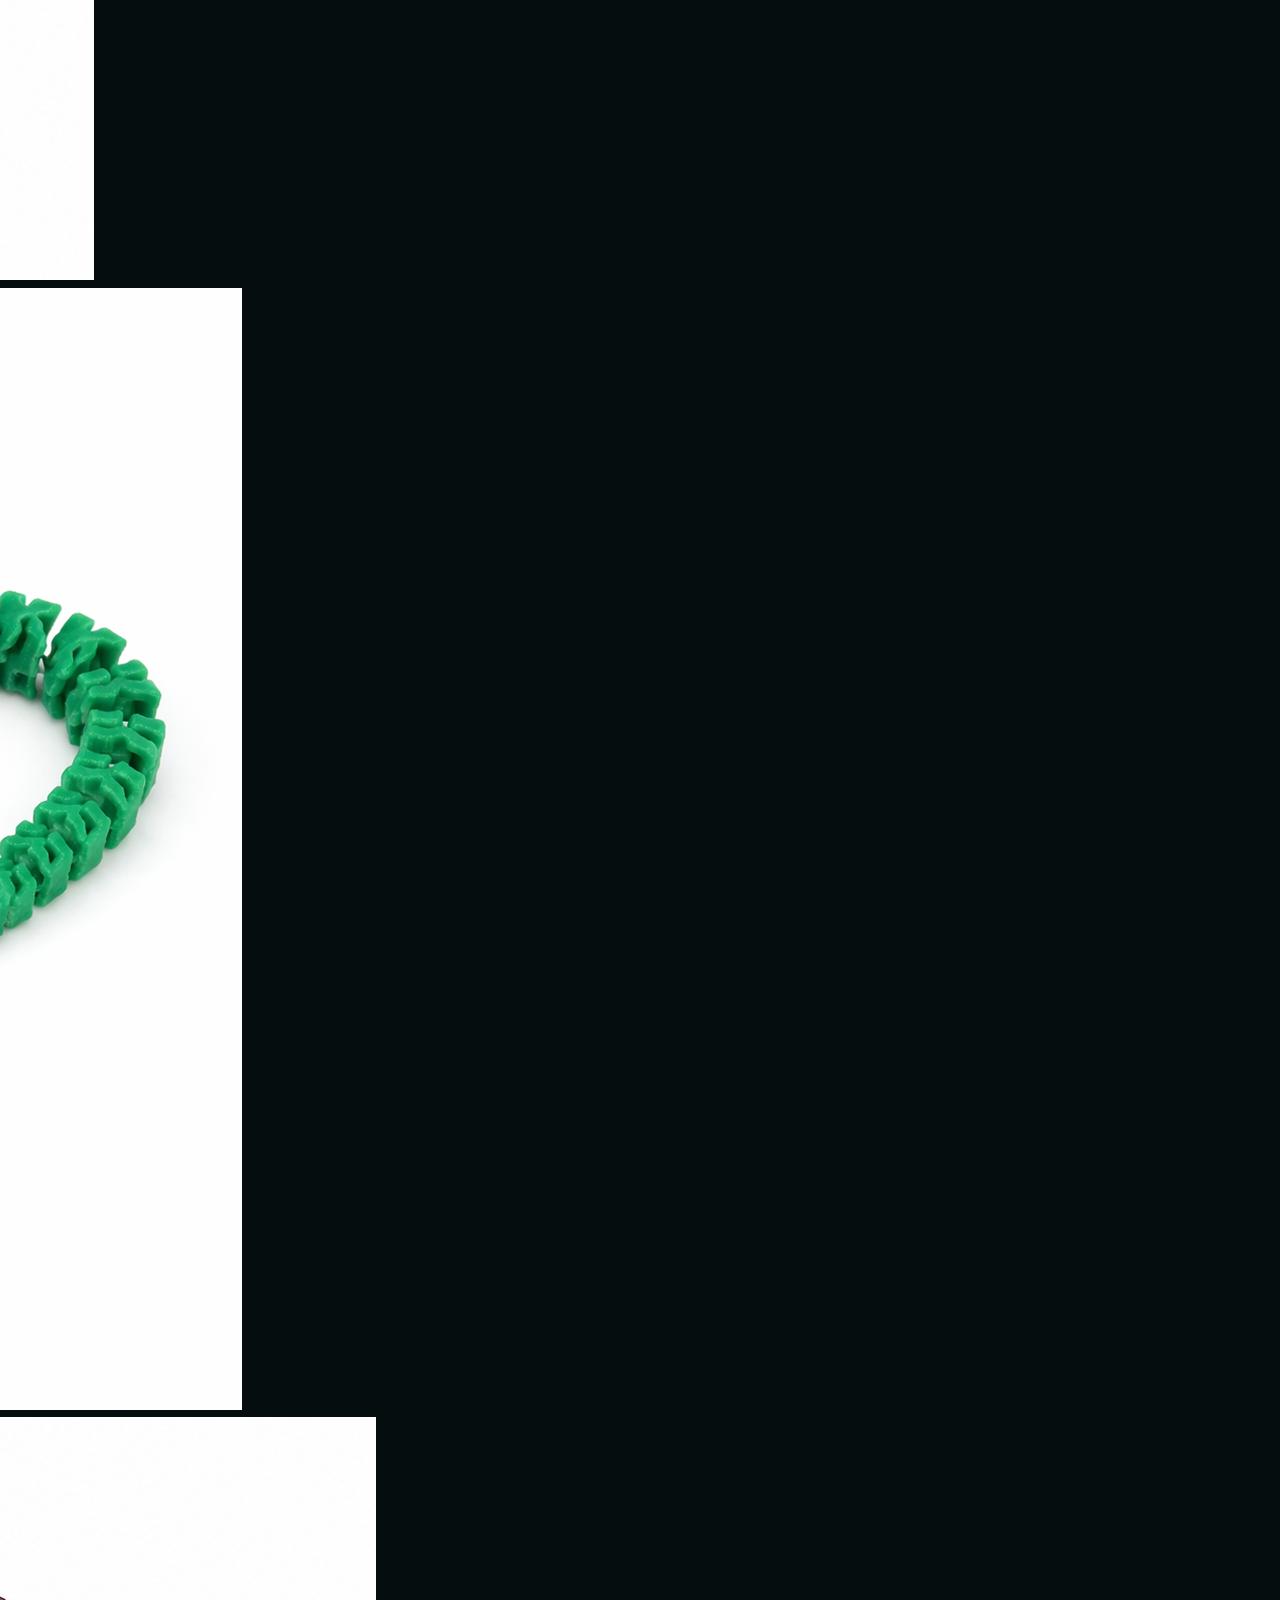
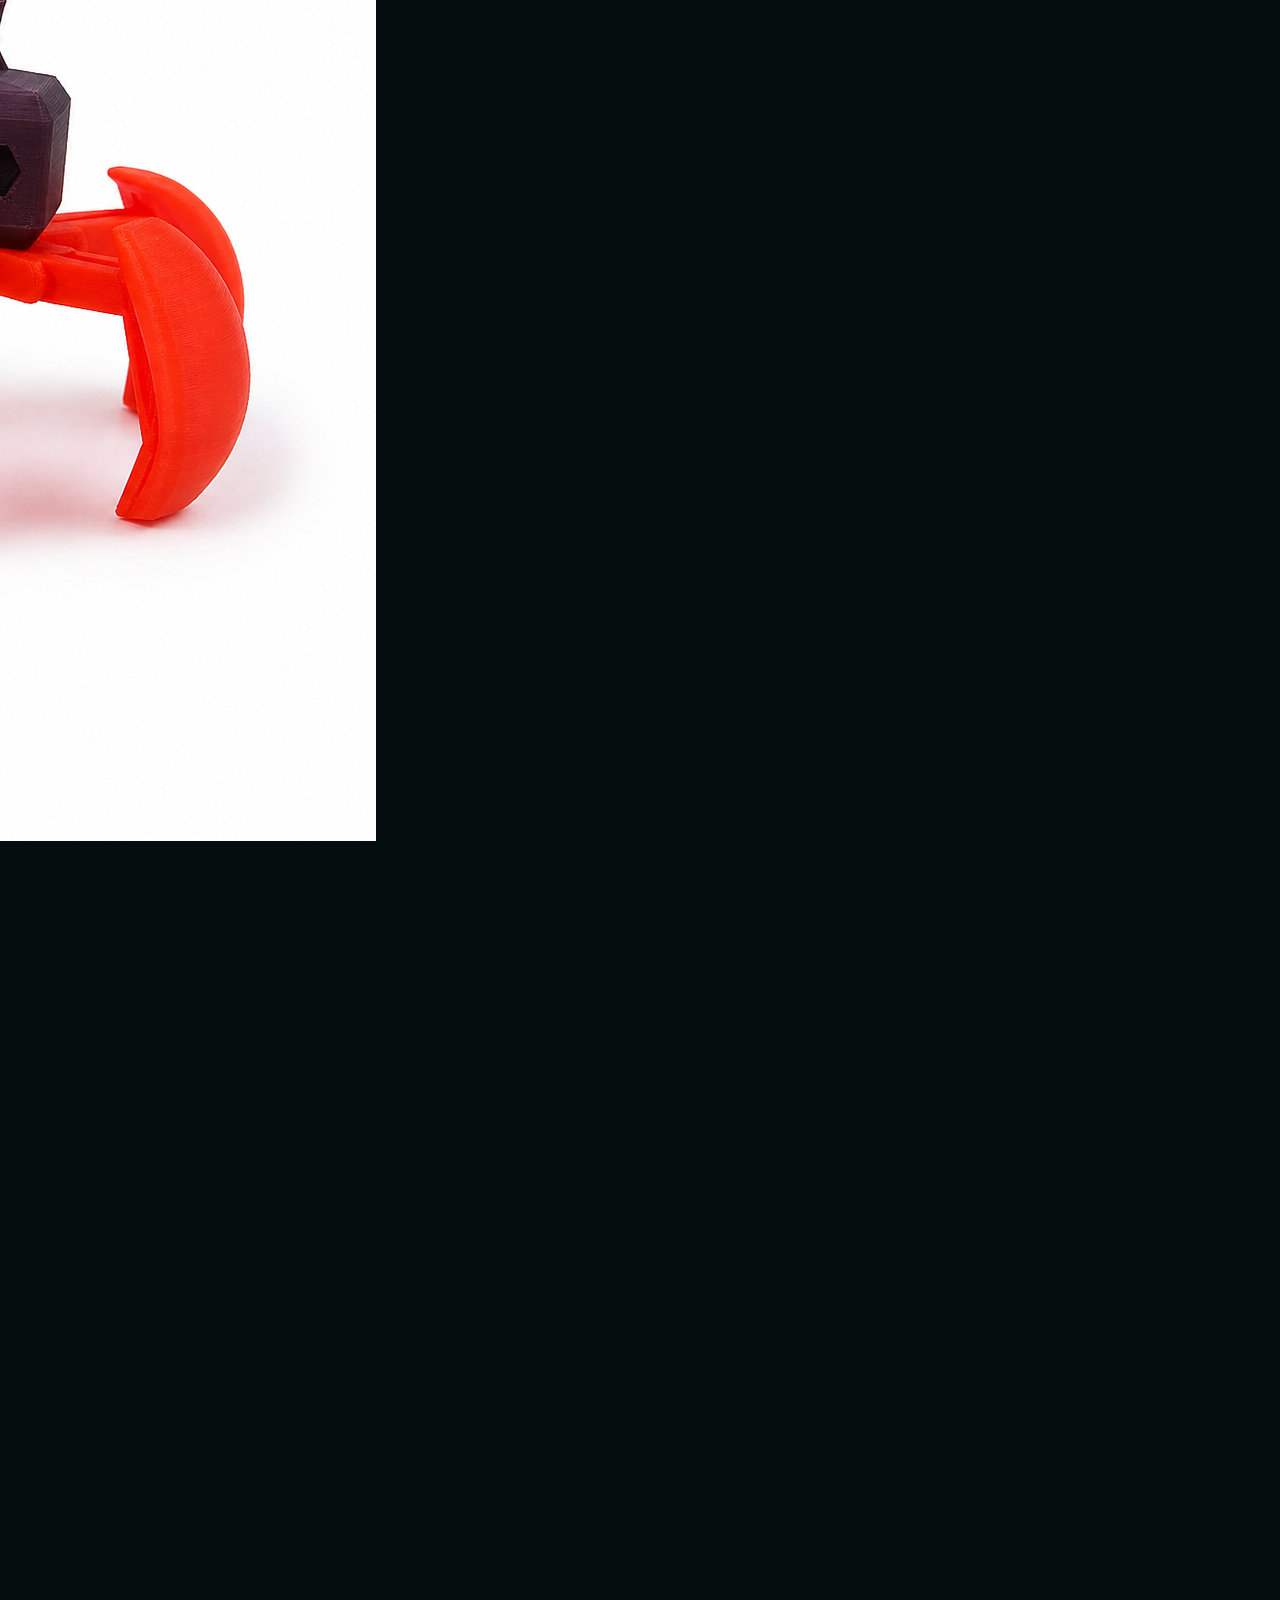
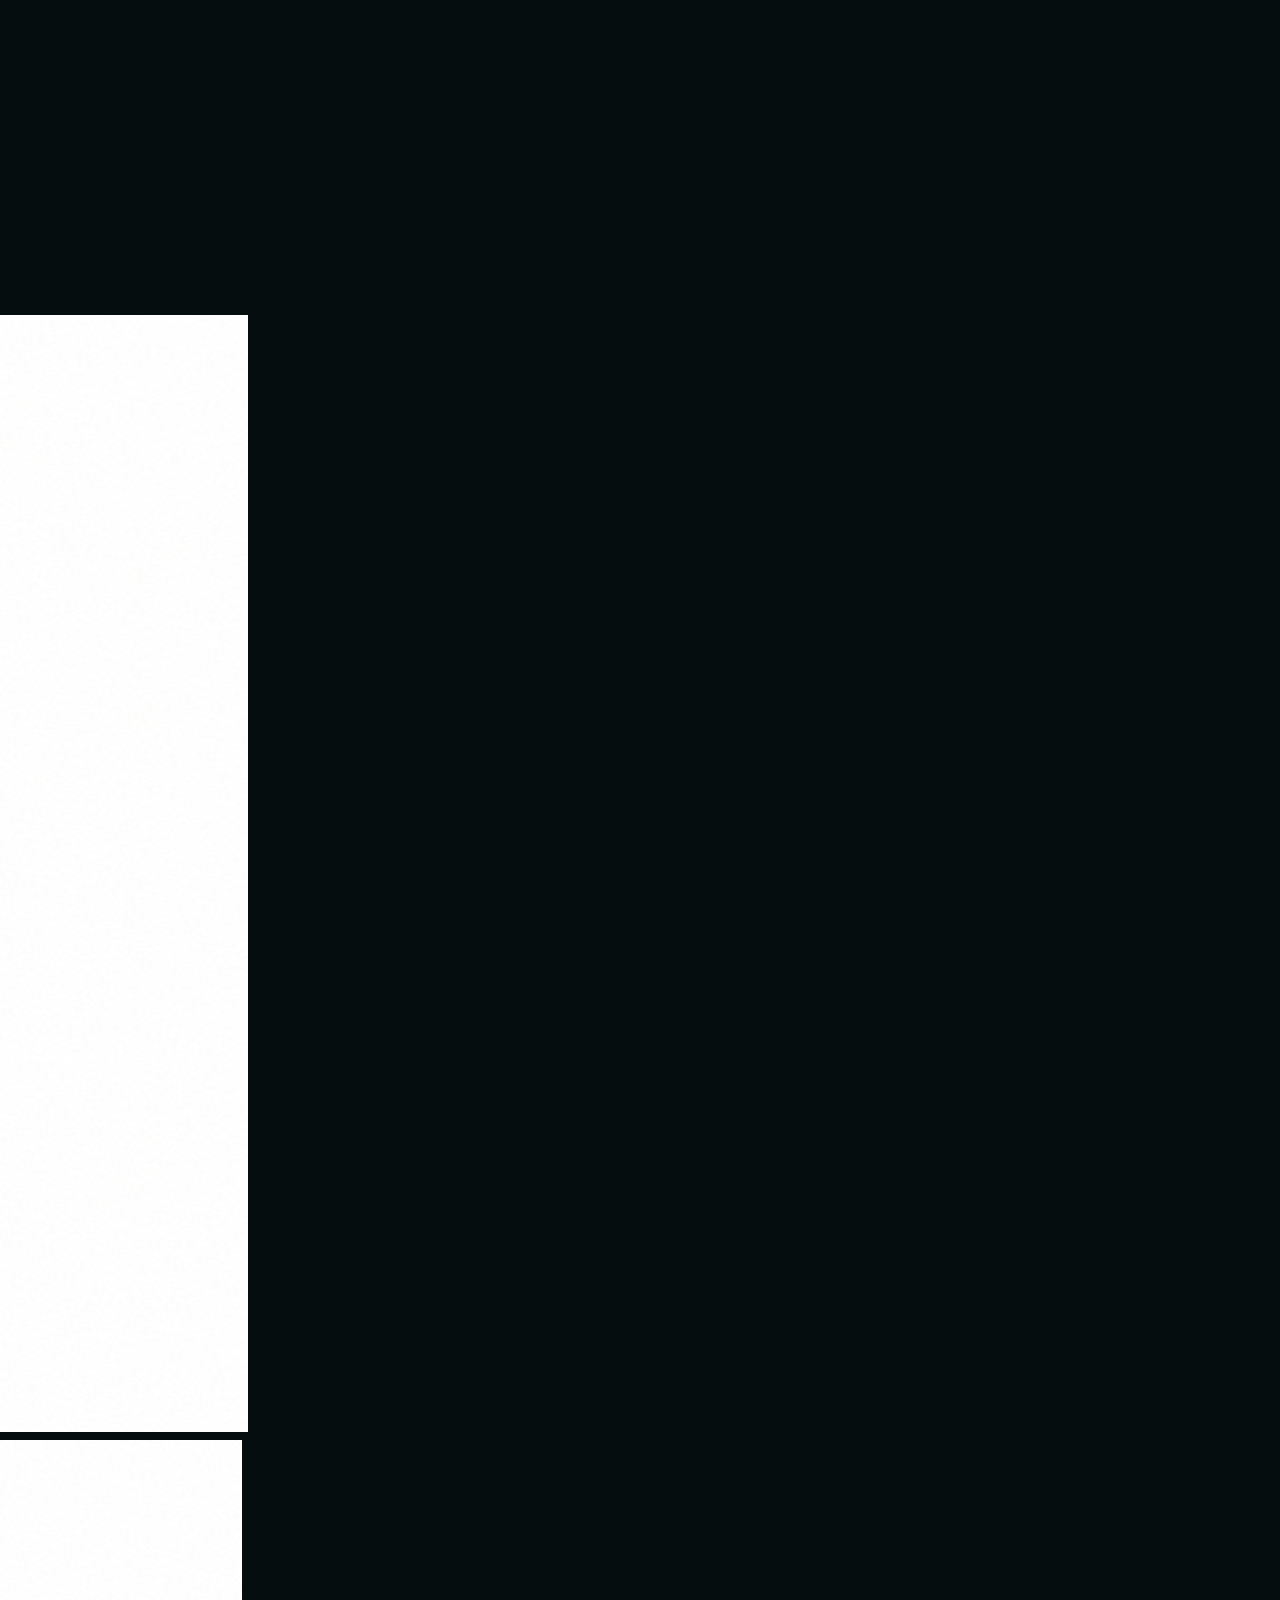
==== commit cc5b576c: "feature: mobile" ====
--- a/catalogo.html
+++ b/catalogo.html
@@ -4,8 +4,8 @@
   <meta charset="UTF-8" />
   <meta name="viewport" content="width=device-width, initial-scale=1.0" />
 
-  <title>Catálogo de productos 3D | ZONA3D</title>
-  <meta name="description" content="Catálogo de productos impresos en 3D: macetas, soportes, accesorios, utilitarios, decoración y regalos personalizados en Formosa." />
+  <title>Galería de productos 3D | ZONA3D</title>
+  <meta name="description" content="Galería de productos impresos en 3D: macetas, soportes, accesorios, utilitarios, decoración y regalos personalizados en Formosa." />
 
   <link rel="preconnect" href="https://fonts.googleapis.com">
   <link href="https://fonts.googleapis.com/css2?family=Boldonse&family=Montserrat:wght@300;400;500;600;700&family=Space+Grotesk:wght@400;500;600;700&display=swap" rel="stylesheet">
@@ -25,14 +25,14 @@
 
         <div class="lp-nav-actions">
           <a href="./index.html" class="lp-nav-ghost">Volver al inicio</a>
-          <a href="https://wa.me/5490000000000" class="lp-nav-cta" target="_blank">Hacer una consulta ↗</a>
+          <a href="https://wa.me/5493516596644?text=Hola%20quiero%20consultar%20por%20un%20producto" class="lp-nav-cta" target="_blank">Consultar ↗</a>
         </div>
       </div>
     </nav>
 
     <section class="catalog-hero">
       <div class="container">
-        <span class="lp-section-label">Catálogo</span>
+        <span class="lp-section-label">Galería</span>
 
         <h1 class="catalog-title">
           <span class="line line-primary">PRODUCTOS</span>
@@ -52,9 +52,8 @@
       </div>
     </section>
 
-    <section class="lp-section catalog-section">
+    <section class="lp-section catalog-section desktop-masonry">
       <div class="container">
-
         <div class="catalog-header">
           <div>
             <span class="lp-section-label">Productos</span>
@@ -157,10 +156,40 @@
         </div>
 
         <div class="catalog-cta-center">
+          <a href="./index.html" class="lp-nav-ghost">Volver al inicio</a>         
+           <a href="https://wa.me/5493516596644?text=Hola%20quiero%20consultar%20por%20un%20producto" class="lp-nav-cta" target="_blank">Hacer una consulta ↗</a>
+
+        </div>
+      </div>
+    </section>
+
+    <section class="mobile-catalog-slider">
+      <div class="container">
+        <h2 class="lp-section-title">Todos los trabajos</h2>
+      
+        <div class="peek-wrapper">
+          <div class="peek-header">
+            <div class="peek-counter">
+              <span id="peekCurrent">1</span> / <span id="peekTotal">23</span>
+            </div>
+          
+            <div class="peek-arrows">
+              <button id="peekPrev" class="peek-arrow" type="button">‹</button>
+              <button id="peekNext" class="peek-arrow" type="button">›</button>
+            </div>
+          </div>
+        
+          <div class="peek-viewport" id="peekViewport">
+            <div class="peek-track" id="peekTrack">
+              <!-- JS inyecta slides -->
+            </div>
+          </div>
+        </div>
+      
+        <div class="catalog-cta-center">
           <a href="./index.html" class="lp-nav-ghost">Volver al inicio</a>
-          <a href="https://wa.me/5490000000000" class="lp-nav-cta" target="_blank">Hacer una consulta ↗</a>
-        </div>
-
+          <a href="https://wa.me/5493516596644?text=Hola%20quiero%20consultar%20por%20un%20producto" class="lp-nav-cta" target="_blank">Consultar ↗</a>
+        </div>
       </div>
     </section>
 
@@ -173,30 +202,6 @@
 
   </main>
 
-  <div class="modal" id="imageModal">
-    <span class="close">&times;</span>
-    <img class="modal-content" id="modalImg" alt="Producto impreso en 3D ampliado">
-  </div>
-<script>
-const modal = document.getElementById("imageModal");
-const modalImg = document.getElementById("modalImg");
-
-document.querySelectorAll(".grid-item img").forEach(img => {
-  img.addEventListener("click", () => {
-    modal.style.display = "flex";
-    modalImg.src = img.src;
-  });
-});
-
-document.querySelector(".close").onclick = () => {
-  modal.style.display = "none";
-};
-
-modal.onclick = (e) => {
-  if (e.target === modal) {
-    modal.style.display = "none";
-  }
-};
-</script>
+  <script src="./js/catalogo.js"></script>
 </body>
 </html>
--- a/css/responsive.css
+++ b/css/responsive.css
@@ -1,11 +1,23 @@
 /* =========================================================
-   RESPONSIVE — FORMA3D
+   RESPONSIVE — ZONA3D
    Ordenado por tamaño de pantalla
 ========================================================= */
 
 
 /* =========================================================
-   TABLET / NOTEBOOK CHICO
+   NOTEBOOK / TABLET HORIZONTAL
+   Hasta 1024px
+========================================================= */
+
+@media (max-width: 1024px) {
+  .masonry-grid {
+    column-count: 3;
+  }
+}
+
+
+/* =========================================================
+   TABLET / MOBILE GRANDE
    Hasta 900px
 ========================================================= */
 
@@ -17,11 +29,16 @@
   .lp-ben-grid {
     grid-template-columns: repeat(2, 1fr);
   }
-}
-
-
-/* =========================================================
-   TABLET / MOBILE GRANDE
+
+  .catalog-header {
+    flex-direction: column;
+    align-items: flex-start;
+  }
+}
+
+
+/* =========================================================
+   TABLET / MOBILE
    Hasta 768px
 ========================================================= */
 
@@ -48,6 +65,10 @@
   .lp-footer-inner {
     padding: 22px 20px;
   }
+
+  .masonry-grid {
+    column-count: 2;
+  }
 }
 
 
@@ -62,17 +83,127 @@
   }
 
   .lp-cards-grid {
-    grid-template-columns: 1fr 1fr;
+    grid-template-columns: repeat(2, 1fr);
   }
 
   .lp-faq-grid {
     grid-template-columns: 1fr;
   }
+
+  .catalog-hero {
+    padding: 72px 0 44px;
+  }
+
+  .catalog-tags {
+    gap: 8px;
+  }
+
+  .catalog-tags span {
+    font-size: 11px;
+  }
 }
 
 
 /* =========================================================
    MOBILE CHICO
+   Hasta 500px
+========================================================= */
+
+@media (max-width: 500px) {
+  .desktop-masonry {
+    display: none;
+  }
+
+  .mobile-catalog-slider {
+    padding: 72px 0 56px;
+  }
+
+  .peek-wrapper {
+    margin-top: 20px;
+  }
+
+  .peek-header {
+    display: flex;
+    justify-content: space-between;
+    align-items: center;
+    margin-bottom: 18px;
+  }
+
+  .peek-counter {
+    font-size: 14px;
+    color: var(--text-secondary);
+  }
+
+  .peek-arrows {
+    display: flex;
+    gap: 10px;
+  }
+
+  .peek-arrow {
+    width: 34px;
+    height: 34px;
+    border-radius: 50%;
+    border: 1px solid var(--border-bright);
+    background: transparent;
+    color: var(--teal);
+    font-size: 20px;
+    cursor: pointer;
+  }
+
+ .peek-viewport {
+  width: 100vw;
+  margin-left: calc(50% - 50vw);
+  overflow: hidden;
+  padding: 0;
+}
+
+.peek-track {
+  display: flex;
+  gap: 4px;
+  transition: transform 0.45s ease;
+  will-change: transform;
+}
+
+.peek-slide {
+  flex: 0 0 74%;
+  aspect-ratio: 4 / 3;
+  border-radius: 16px;
+  overflow: hidden;
+  background: #fff;
+  display: flex;
+  align-items: center;
+  justify-content: center;
+  opacity: 0.45;
+  transform: scale(0.92);
+  transition: opacity 0.35s ease, transform 0.35s ease;
+}
+
+.peek-slide img {
+  width: 100%;
+  height: 100%;
+  object-fit: contain;
+}
+
+.peek-slide.active {
+  opacity: 1;
+  transform: scale(1);
+  border: 1px solid var(--teal);
+}
+
+  .catalog-cta-center {
+    flex-direction: column;
+    align-items: center;
+    margin-top: 28px;
+  }
+
+  .catalog-cta-center a {
+    width: 100%;
+    max-width: 200px;
+  }
+}
+
+/* =========================================================
+   MOBILE MUY CHICO
    Hasta 480px
 ========================================================= */
 
@@ -89,8 +220,9 @@
     grid-template-columns: 1fr;
   }
 
+  .lp-nav-ghost,
   .lp-nav-cta {
-    padding: 8px 14px;
+    padding: 4px 12px;
     font-size: 12px;
   }
 
@@ -101,62 +233,230 @@
   .lp-final {
     padding: 64px 0;
   }
-}
-
-/* Catalogo */
-@media (max-width: 900px) {
-  .product-grid {
-    grid-template-columns: repeat(2, 1fr);
-  }
-
-  .catalog-header {
-    flex-direction: column;
-    align-items: flex-start;
-  }
-}
-
-@media (max-width: 640px) {
-  .catalog-hero {
-    padding: 72px 0 44px;
-  }
-
-  .product-grid {
-    grid-template-columns: 1fr;
-  }
-
-  .catalog-tags {
-    gap: 8px;
-  }
-
-  .catalog-tags span {
-    font-size: 11px;
-  }
-}
-@media (max-width: 1024px) {
-  .masonry-grid {
-    column-count: 3;
-  }
-}
-
-@media (max-width: 768px) {
-  .masonry-grid {
-    column-count: 2;
-  }
-}
-
-@media (max-width: 480px) {
+
   .masonry-grid {
     column-count: 1;
   }
 }
-@media (max-width: 500px) {
-  .catalog-cta-center {
-    flex-direction: column;
-    align-items: center;
-  }
-
-  .catalog-cta-center a {
+/* =========================================================
+   HOME MOBILE — MATERIAL TABS + WORKS SLIDER
+========================================================= */
+
+.mat-tabs-mobile,
+.home-works-slider-mobile {
+  display: none;
+}
+
+@media (max-width: 640px) {
+  .lp-ben-grid,
+  .lp-gallery-grid {
+    display: none;
+  }
+
+  .mat-tabs-mobile,
+  .home-works-slider-mobile {
+    display: block;
+  }
+
+  .mat-tabs-nav {
+    display: flex;
+    gap: 28px;
+    margin: 28px 0 26px;
+    border-bottom: 1px solid var(--border);
+    overflow-x: none;
+  }
+
+  .mat-tab-btn {
+    background: transparent;
+    border: 0;
+    color: var(--text-muted);
+    font-family: var(--font-label);
+    font-size: 14px;
+    font-weight: 700;
+    padding: 0 0 14px;
+    cursor: pointer;
+    white-space: nowrap;
+    position: relative;
+  }
+
+  .mat-tab-btn.active {
+    color: var(--teal);
+  }
+
+  .mat-tab-btn.active::after {
+    content: "";
+    position: absolute;
+    left: 0;
+    bottom: -1px;
     width: 100%;
-    max-width: 280px;
-  }
+    height: 2px;
+    background: var(--teal);
+  }
+
+  .mat-tab-panel {
+    display: none;
+    background: var(--bg-card);
+    border: 1px solid var(--border);
+    border-radius: 18px;
+    padding: 30px 24px;
+  }
+
+  .mat-tab-panel.active {
+    display: block;
+  }
+
+  .mat-tab-panel h3 {
+    font-family: var(--font-heading);
+    font-size: 25px;
+    color: var(--text-primary);
+    margin-bottom: 12px;
+  }
+
+  .mat-tab-panel p {
+    color: var(--text-secondary);
+    font-size: 15px;
+    line-height: 1.8;
+    margin-top: 18px;
+  }
+
+  .home-works-slider-mobile {
+    margin-top: 28px;
+  }
+
+  .home-slider-viewport {
+    width: 100vw;
+    margin-left: calc(50% - 50vw);
+    overflow: hidden;
+    padding-left: 20px;
+  }
+
+  .home-slider-track {
+    display: flex;
+    gap: 20px;
+    transition: transform 0.45s ease;
+    will-change: transform;
+  }
+
+  .home-slider-card {
+    flex: 0 0 78%;
+    background: var(--bg-card);
+    border: 1px solid var(--border);
+    border-radius: 18px;
+    overflow: hidden;
+  }
+
+  .home-slider-card img {
+    width: 100%;
+    aspect-ratio: 4 / 3;
+    object-fit: cover;
+    display: block;
+  }
+
+  .home-slider-body {
+    padding: 18px 18px 22px;
+  }
+
+  .home-slider-body h3 {
+    font-family: var(--font-heading);
+    font-size: 22px;
+    color: var(--text-primary);
+    margin-bottom: 8px;
+  }
+
+  .home-slider-body p {
+    color: var(--text-secondary);
+    font-size: 14px;
+    line-height: 1.6;
+  }
+
+  .home-slider-dots {
+    display: flex;
+    justify-content: center;
+    gap: 8px;
+    margin-top: 24px;
+  }
+
+  .home-slider-dot {
+    width: 8px;
+    height: 8px;
+    border: 0;
+    border-radius: 999px;
+    background: rgba(122, 168, 160, 0.45);
+    cursor: pointer;
+    transition: width 0.25s, background 0.25s;
+  }
+
+  .home-slider-dot.active {
+    width: 28px;
+    background: var(--teal);
+  }
+}
+@media (max-width: 640px) {
+  .lp-faq-grid {
+    display: block;
+    margin-top: 28px;
+  }
+
+  .lp-faq-item {
+    background: transparent;
+    border: 0;
+    border-radius: 0;
+    padding: 0;
+    border-bottom: 1px solid rgba(0, 201, 167, 0.12);
+  }
+
+  .lp-faq-q {
+    position: relative;
+    padding: 20px 37px 13px 0;
+    margin: 0;
+    font-size: 15px;
+    line-height: 1.5;
+    color: var(--text-primary);
+    cursor: pointer;
+  }
+
+  .lp-faq-q::after {
+    content: "+";
+    position: absolute;
+    right: 0;
+    top: 50%;
+    transform: translateY(-50%);
+    color: var(--text-secondary);
+    font-family: var(--font-body);
+    font-size: 28px;
+    font-weight: 300;
+  }
+
+  .lp-faq-item.open .lp-faq-q {
+    color: var(--teal);
+  }
+
+  .lp-faq-item.open .lp-faq-q::after {
+    content: "−";
+    color: var(--teal);
+  }
+
+  .lp-faq-a {
+    padding: 0 0 17px;
+    font-size: 14px;
+    line-height: 1.65;
+    color: var(--text-secondary);
+  }
+
+  .lp-faq-a {
+  max-height: 0;
+  overflow: hidden;
+  opacity: 0;
+  transform: translateY(-6px);
+  transition: 
+    max-height 0.35s ease,
+    opacity 0.25s ease,
+    transform 0.25s ease;
+}
+
+.lp-faq-item.open .lp-faq-a {
+  max-height: 300px; /* suficiente para contenido */
+  opacity: 1;
+  transform: translateY(0);
+}
 }
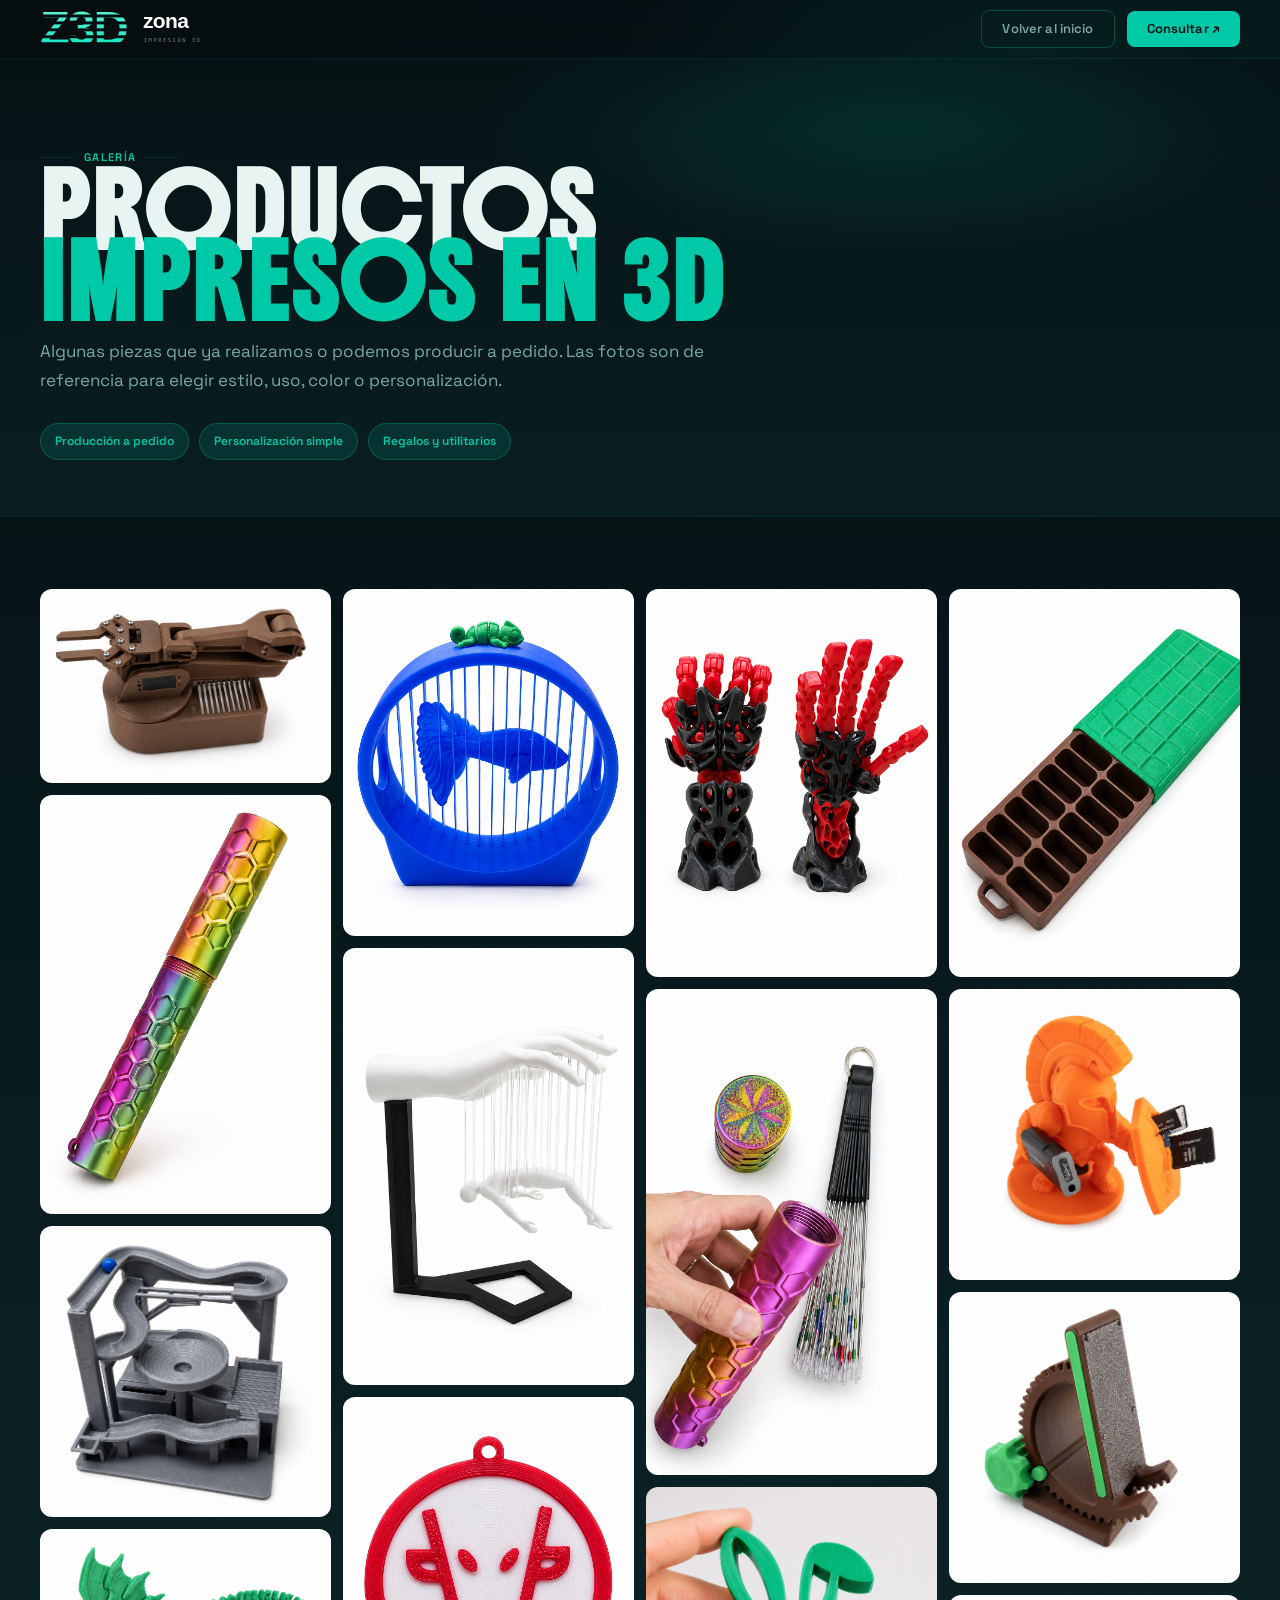
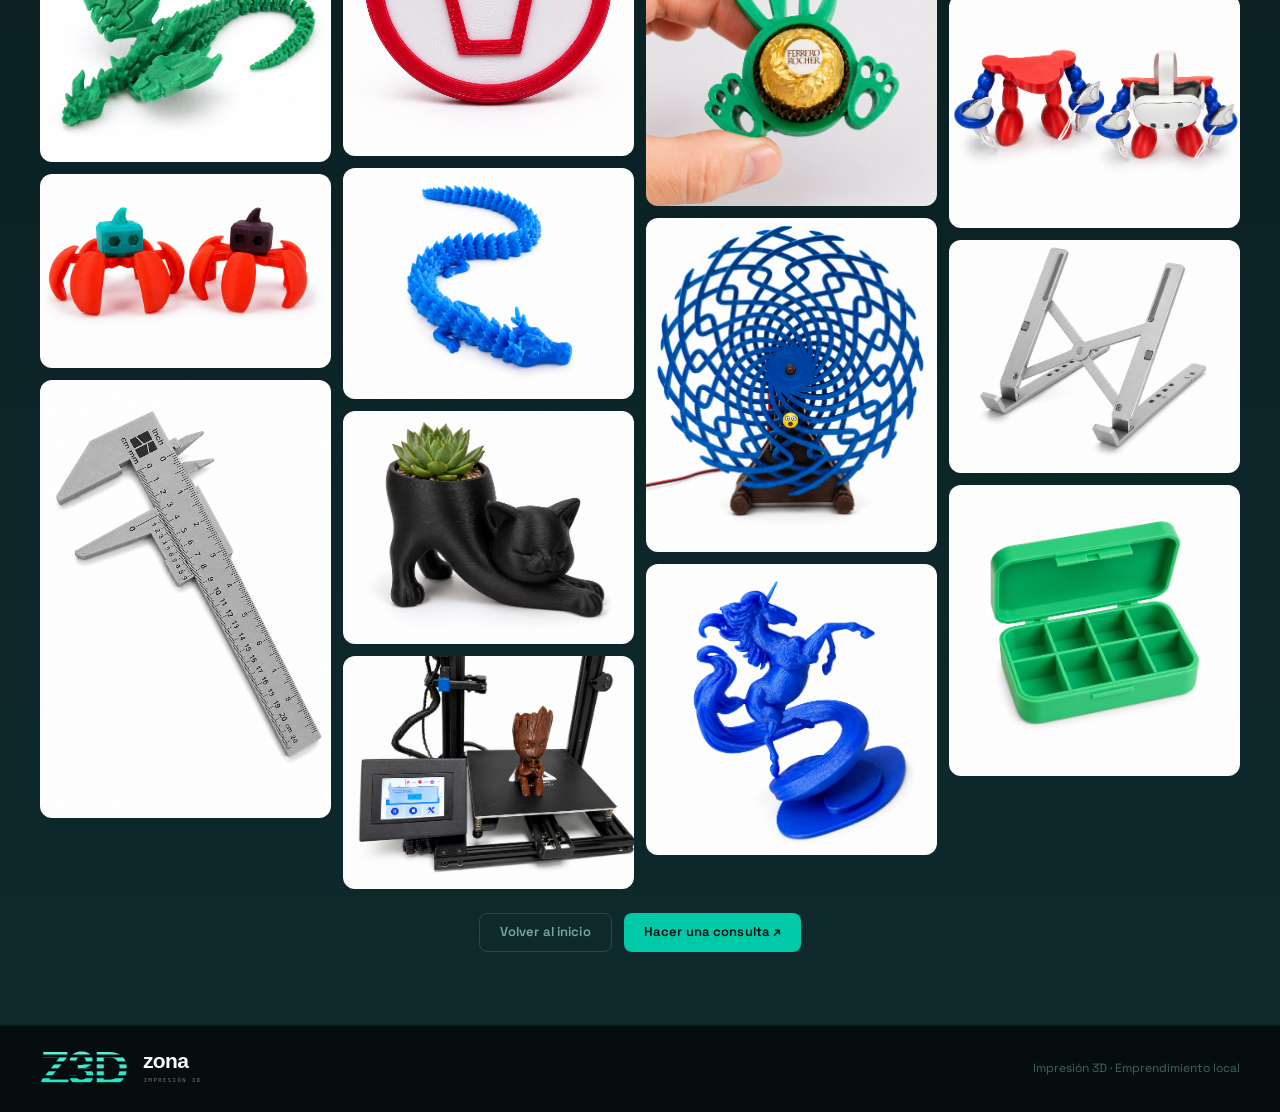
==== commit 78630f55: "feat: improve branding, gallery navigation and 3D hero experience" ====
--- a/catalogo.html
+++ b/catalogo.html
@@ -4,8 +4,11 @@
   <meta charset="UTF-8" />
   <meta name="viewport" content="width=device-width, initial-scale=1.0" />
 
-  <title>Galería de productos 3D | ZONA3D</title>
+  <title>Productos 3D | ZONA3D</title>
   <meta name="description" content="Galería de productos impresos en 3D: macetas, soportes, accesorios, utilitarios, decoración y regalos personalizados en Formosa." />
+  
+  <link rel="icon" href="./assets/img/z3d-favicon.svg" type="image/svg+xml">
+  <link rel="shortcut icon" href="./assets/img/z3d-favicon.svg">
 
   <link rel="preconnect" href="https://fonts.googleapis.com">
   <link href="https://fonts.googleapis.com/css2?family=Boldonse&family=Montserrat:wght@300;400;500;600;700&family=Space+Grotesk:wght@400;500;600;700&display=swap" rel="stylesheet">
@@ -21,7 +24,9 @@
 
     <nav class="lp-nav">
       <div class="lp-nav-inner">
-        <a href="./index.html" class="lp-logo">ZONA<span>3D</span></a>
+          <a href="./index.html" class="lp-logo">
+            <img src="./assets/img/zona3d-logo.svg" alt="ZONA3D Logo">
+          </a>
 
         <div class="lp-nav-actions">
           <a href="./index.html" class="lp-nav-ghost">Volver al inicio</a>
@@ -54,12 +59,12 @@
 
     <section class="lp-section catalog-section desktop-masonry">
       <div class="container">
-        <div class="catalog-header">
+        <!-- <div class="catalog-header">
           <div>
             <span class="lp-section-label">Productos</span>
             <h2 class="lp-section-title">Galería de piezas</h2>
           </div>
-        </div>
+        </div> -->
 
         <div class="masonry-grid">
           <div class="grid-item">
@@ -165,7 +170,7 @@
 
     <section class="mobile-catalog-slider">
       <div class="container">
-        <h2 class="lp-section-title">Todos los trabajos</h2>
+        <!-- <h2 class="lp-section-title">Todos los trabajos</h2> -->
       
         <div class="peek-wrapper">
           <div class="peek-header">
@@ -195,7 +200,9 @@
 
     <footer class="lp-footer">
       <div class="lp-footer-inner">
-        <div class="lp-footer-logo">ZONA<span>3D</span></div>
+        <a href="./index.html" class="lp-logo">
+          <img src="./assets/img/zona3d-logo.svg" alt="ZONA3D Logo">
+        </a>
         <div class="lp-footer-text">Impresión 3D · Emprendimiento local</div>
       </div>
     </footer>
--- a/css/styles.css
+++ b/css/styles.css
@@ -203,12 +203,10 @@
     .lp-tagline-h1 {
       font-size: clamp(1.4rem, 3vw, 2rem);
       font-weight: 600;
-      color: #00c9a7;
+      color: var(--text-primary); 
       margin: 0 0 8px;
       letter-spacing: 0.09em;
       text-transform: uppercase;
-
-      
     }
 
     /* ── SECTIONS SHARED ── */
@@ -237,7 +235,7 @@
       content: ''; flex: 0 0 36px; height: 1px; background: var(--border);
     }
     .lp-section-title { font-size: clamp(22px,2.5vw,30px); font-weight: 700; letter-spacing: -0.02em; margin-bottom: 25px; }
-    .lp-section-sub { font-size: 16px; color: var(--text-primary); margin-bottom: 32px; }
+    .lp-section-sub { font-size: 16px; color: var(--text-secondary); margin-bottom: 32px; }
 
     /* ── GALLERY ── */
     .lp-gallery-grid { display: grid; grid-template-columns: repeat(4, 1fr); gap: 14px; }
@@ -360,7 +358,21 @@
   align-items: center;
   justify-content: center;
 }
-
+.lp-logo {
+  display: flex;
+  align-items: center;
+  text-decoration: none;
+}
+
+.lp-logo img {
+  height: 42px; /* ajustá según necesites */
+  width: auto;
+  display: block;
+}
+
+.mobile-catalog-slider{
+  display: none;
+}
 .catalog-page {
   min-height: 100vh;
 }
--- a/css/responsive.css
+++ b/css/responsive.css
@@ -11,7 +11,7 @@
 
 @media (max-width: 1024px) {
   .masonry-grid {
-    column-count: 3;
+    column-count: 4;
   }
 }
 
@@ -67,7 +67,7 @@
   }
 
   .masonry-grid {
-    column-count: 2;
+    column-count: 4;
   }
 }
 
@@ -100,6 +100,10 @@
 
   .catalog-tags span {
     font-size: 11px;
+  }
+
+  .mobile-catalog-slider{
+    display: block;
   }
 }
 
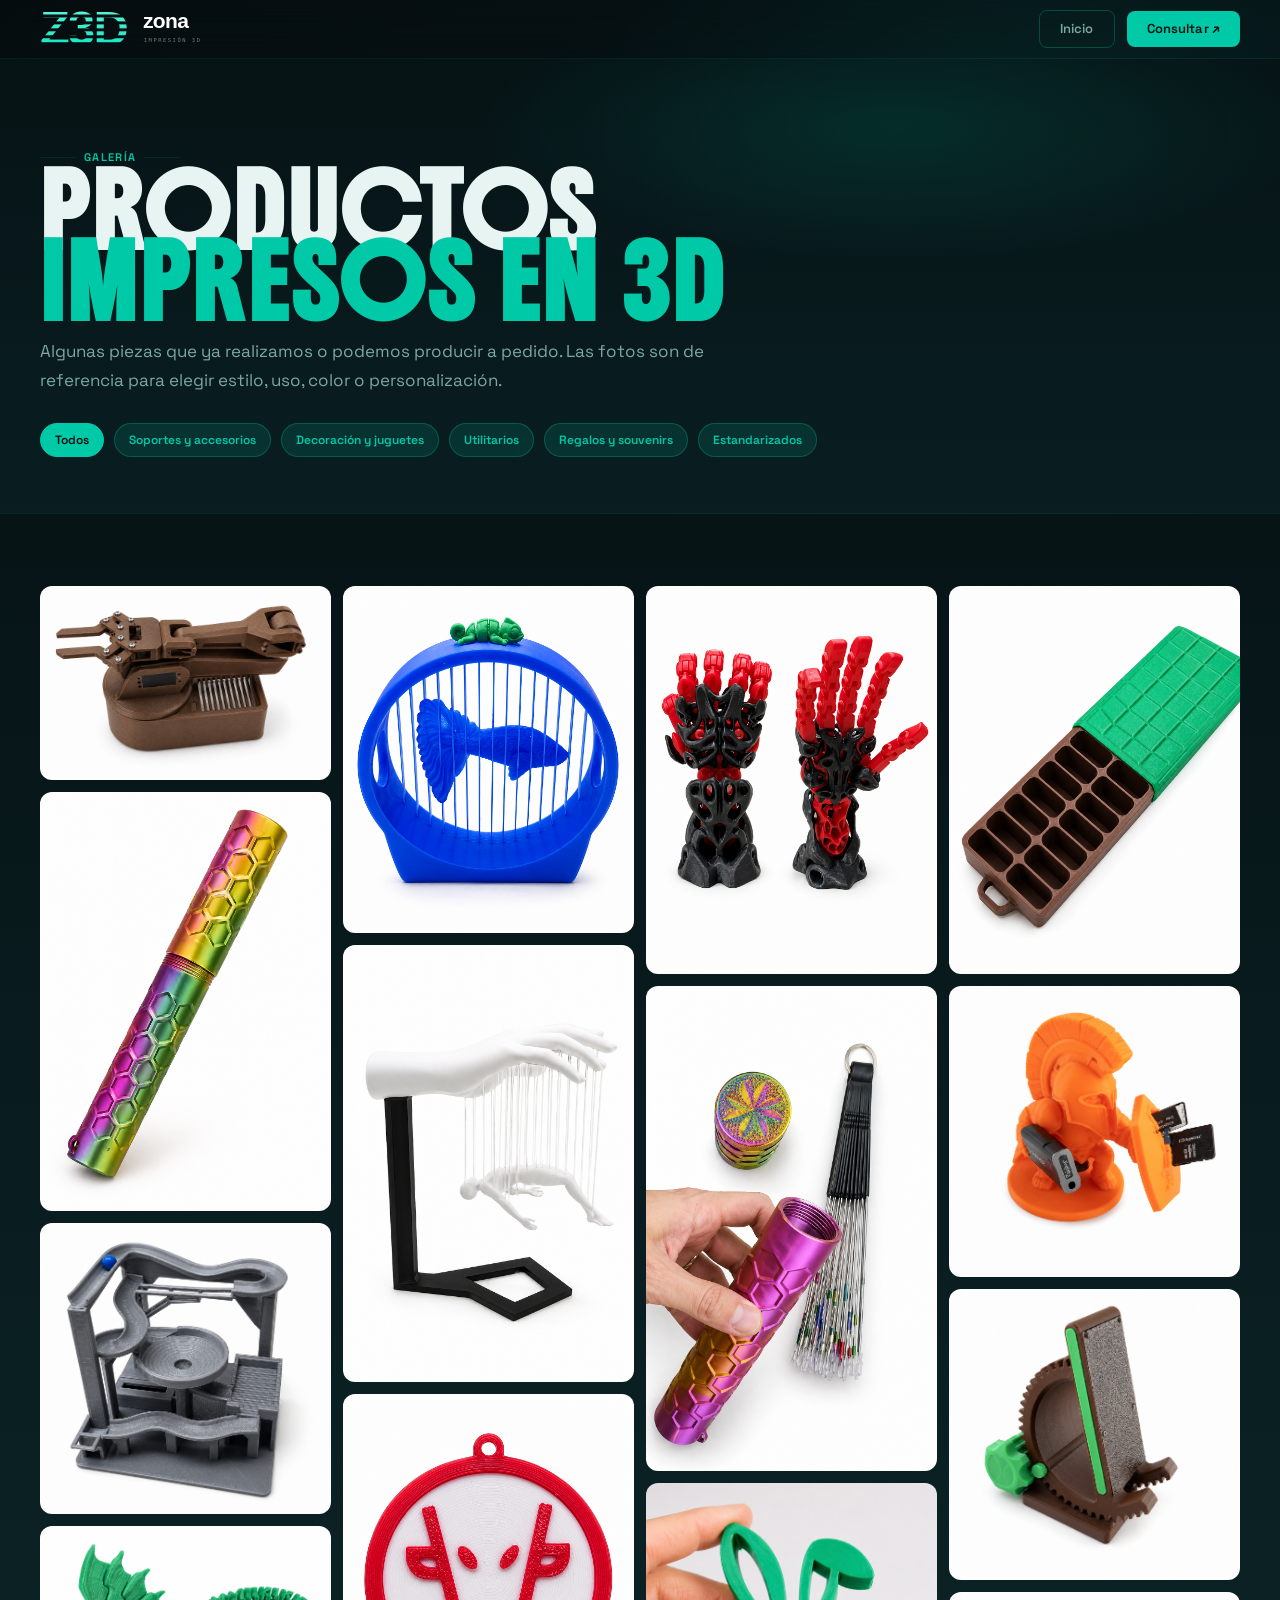
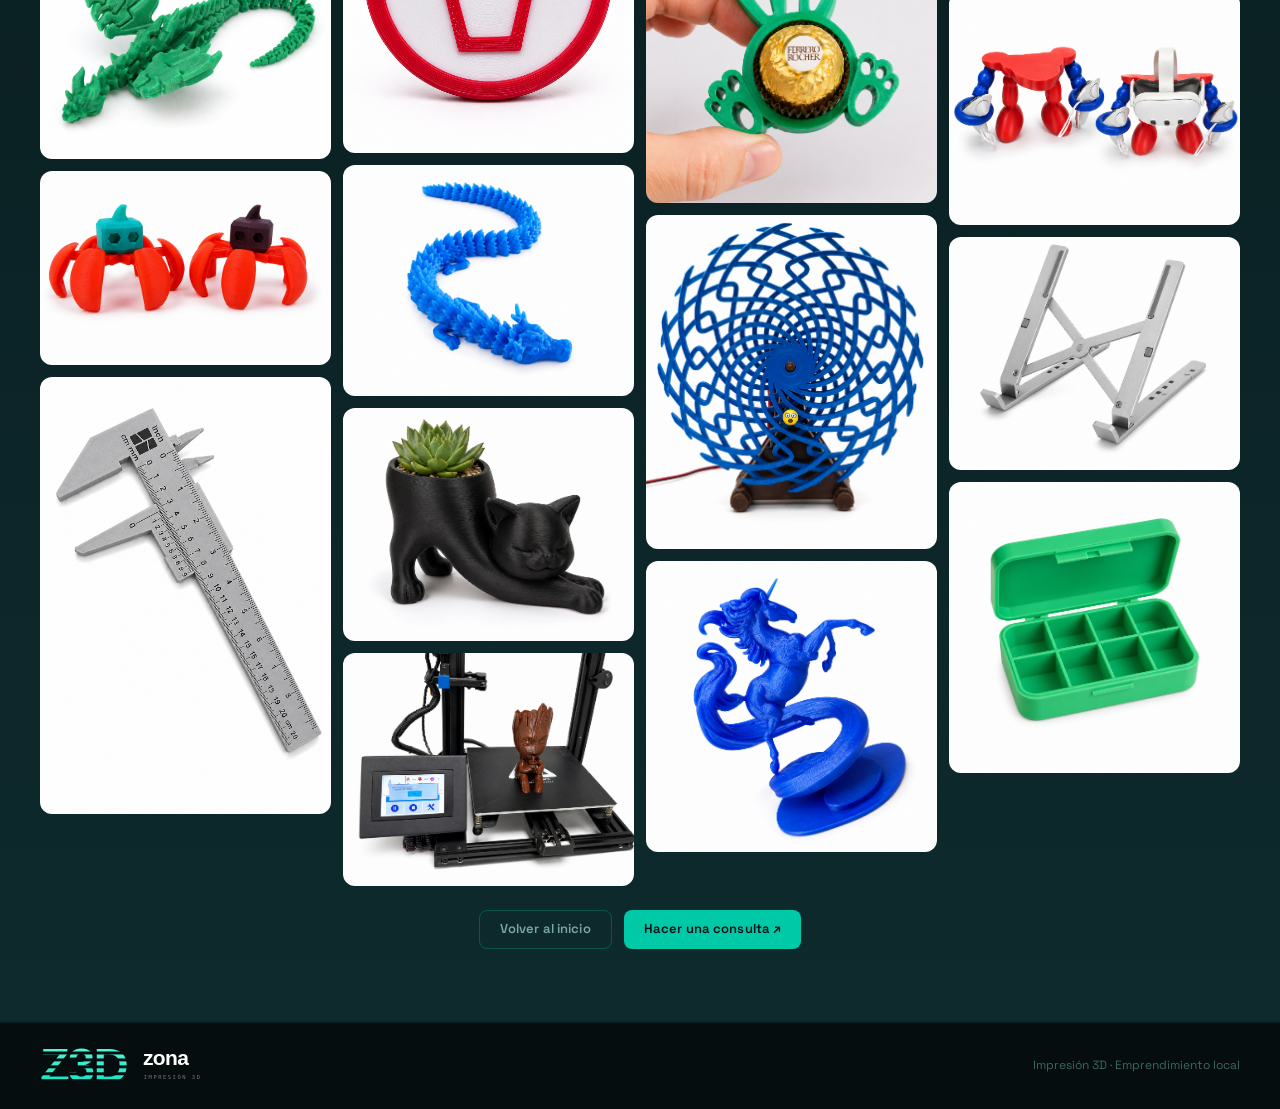
==== commit 2d19c3b3: "feat(gallery): add category tabs and filter products by type" ====
--- a/catalogo.html
+++ b/catalogo.html
@@ -29,7 +29,7 @@
           </a>
 
         <div class="lp-nav-actions">
-          <a href="./index.html" class="lp-nav-ghost">Volver al inicio</a>
+          <a href="./index.html" class="lp-nav-ghost">Inicio</a>
           <a href="https://wa.me/5493516596644?text=Hola%20quiero%20consultar%20por%20un%20producto" class="lp-nav-cta" target="_blank">Consultar ↗</a>
         </div>
       </div>
@@ -49,10 +49,13 @@
           Las fotos son de referencia para elegir estilo, uso, color o personalización.
         </p>
 
-        <div class="catalog-tags">
-          <span>Producción a pedido</span>
-          <span>Personalización simple</span>
-          <span>Regalos y utilitarios</span>
+        <div class="catalog-tags" id="catalogTabs">
+          <button class="catalog-tab active" type="button" data-category="todos">Todos</button>
+          <button class="catalog-tab" type="button" data-category="soportes">Soportes y accesorios</button>
+          <button class="catalog-tab" type="button" data-category="decoracion">Decoración y juguetes</button>
+          <button class="catalog-tab" type="button" data-category="utilitarios">Utilitarios</button>
+          <button class="catalog-tab" type="button" data-category="regalos">Regalos y souvenirs</button>
+          <button class="catalog-tab" type="button" data-category="estandarizados">Estandarizados</button>
         </div>
       </div>
     </section>
--- a/css/styles.css
+++ b/css/styles.css
@@ -238,7 +238,7 @@
     .lp-section-sub { font-size: 16px; color: var(--text-secondary); margin-bottom: 32px; }
 
     /* ── GALLERY ── */
-    .lp-gallery-grid { display: grid; grid-template-columns: repeat(4, 1fr); gap: 14px; }
+    .lp-gallery-grid { display: grid; grid-template-columns: repeat(5, 1fr); gap: 14px; }
     .lp-gcard {
       background: var(--bg-card); border: 1px solid var(--border);
       border-radius: 14px; overflow: hidden;
@@ -410,14 +410,24 @@
   margin-top: 28px;
 }
 
-.catalog-tags span {
+.catalog-tab {
   color: var(--teal);
   background: var(--teal-glow);
   border: 1px solid var(--border-bright);
   border-radius: 999px;
   padding: 8px 14px;
+  font-family: var(--font-label);
   font-size: 12px;
   font-weight: 600;
+  cursor: pointer;
+  transition: all 0.2s ease;
+}
+
+.catalog-tab:hover,
+.catalog-tab.active {
+  background: var(--teal);
+  color: #040d0f;
+  border-color: var(--teal);
 }
 
 .catalog-header {
--- a/css/responsive.css
+++ b/css/responsive.css
@@ -1,31 +1,24 @@
 /* =========================================================
    RESPONSIVE — ZONA3D
-   Ordenado por tamaño de pantalla
 ========================================================= */
 
-
-/* =========================================================
-   NOTEBOOK / TABLET HORIZONTAL
-   Hasta 1024px
-========================================================= */
-
+/* Base mobile-only hidden */
+.mat-tabs-mobile,
+.home-works-slider-mobile,
+.mobile-catalog-slider {
+  display: none;
+}
+
+/* Hasta 1024px */
 @media (max-width: 1024px) {
   .masonry-grid {
     column-count: 4;
   }
 }
 
-
-/* =========================================================
-   TABLET / MOBILE GRANDE
-   Hasta 900px
-========================================================= */
-
+/* Hasta 900px */
 @media (max-width: 900px) {
-  .lp-gallery-grid {
-    grid-template-columns: repeat(2, 1fr);
-  }
-
+  .lp-gallery-grid,
   .lp-ben-grid {
     grid-template-columns: repeat(2, 1fr);
   }
@@ -36,17 +29,9 @@
   }
 }
 
-
-/* =========================================================
-   TABLET / MOBILE
-   Hasta 768px
-========================================================= */
-
+/* Hasta 768px */
 @media (max-width: 768px) {
-  .container {
-    padding: 0 20px;
-  }
-
+  .container,
   .lp-nav-inner {
     padding: 0 20px;
   }
@@ -64,210 +49,51 @@
 
   .lp-footer-inner {
     padding: 22px 20px;
-  }
-
-  .masonry-grid {
-    column-count: 4;
-  }
-}
-
-
-/* =========================================================
-   MOBILE
-   Hasta 640px
-========================================================= */
-
+    justify-content: center;
+  }
+}
+
+/* Hasta 640px */
 @media (max-width: 640px) {
   .canvas-ui {
     padding: 18px 20px;
   }
 
-  .lp-cards-grid {
-    grid-template-columns: repeat(2, 1fr);
-  }
-
-  .lp-faq-grid {
-    grid-template-columns: 1fr;
-  }
-
-  .catalog-hero {
-    padding: 72px 0 44px;
-  }
-
-  .catalog-tags {
-    gap: 8px;
-  }
-
-  .catalog-tags span {
-    font-size: 11px;
-  }
-
-  .mobile-catalog-slider{
-    display: block;
-  }
-}
-
-
-/* =========================================================
-   MOBILE CHICO
-   Hasta 500px
-========================================================= */
-
-@media (max-width: 500px) {
-  .desktop-masonry {
-    display: none;
-  }
-
-  .mobile-catalog-slider {
-    padding: 72px 0 56px;
-  }
-
-  .peek-wrapper {
-    margin-top: 20px;
-  }
-
-  .peek-header {
-    display: flex;
-    justify-content: space-between;
-    align-items: center;
-    margin-bottom: 18px;
-  }
-
-  .peek-counter {
-    font-size: 14px;
-    color: var(--text-secondary);
-  }
-
-  .peek-arrows {
-    display: flex;
-    gap: 10px;
-  }
-
-  .peek-arrow {
-    width: 34px;
-    height: 34px;
-    border-radius: 50%;
-    border: 1px solid var(--border-bright);
-    background: transparent;
-    color: var(--teal);
-    font-size: 20px;
-    cursor: pointer;
-  }
-
- .peek-viewport {
-  width: 100vw;
-  margin-left: calc(50% - 50vw);
-  overflow: hidden;
-  padding: 0;
-}
-
-.peek-track {
-  display: flex;
-  gap: 4px;
-  transition: transform 0.45s ease;
-  will-change: transform;
-}
-
-.peek-slide {
-  flex: 0 0 74%;
-  aspect-ratio: 4 / 3;
-  border-radius: 16px;
-  overflow: hidden;
-  background: #fff;
-  display: flex;
-  align-items: center;
-  justify-content: center;
-  opacity: 0.45;
-  transform: scale(0.92);
-  transition: opacity 0.35s ease, transform 0.35s ease;
-}
-
-.peek-slide img {
-  width: 100%;
-  height: 100%;
-  object-fit: contain;
-}
-
-.peek-slide.active {
-  opacity: 1;
-  transform: scale(1);
-  border: 1px solid var(--teal);
-}
-
-  .catalog-cta-center {
-    flex-direction: column;
-    align-items: center;
-    margin-top: 28px;
-  }
-
-  .catalog-cta-center a {
-    width: 100%;
-    max-width: 200px;
-  }
-}
-
-/* =========================================================
-   MOBILE MUY CHICO
-   Hasta 480px
-========================================================= */
-
-@media (max-width: 480px) {
-  .lp-gallery-grid {
-    grid-template-columns: 1fr;
-  }
-
-  .lp-ben-grid {
-    grid-template-columns: 1fr;
-  }
-
-  .lp-cards-grid {
-    grid-template-columns: 1fr;
-  }
-
-  .lp-nav-ghost,
-  .lp-nav-cta {
-    padding: 4px 12px;
-    font-size: 12px;
-  }
-
-  .lp-section {
-    padding: 56px 0;
-  }
-
-  .lp-final {
-    padding: 64px 0;
-  }
-
-  .masonry-grid {
-    column-count: 1;
-  }
-}
-/* =========================================================
-   HOME MOBILE — MATERIAL TABS + WORKS SLIDER
-========================================================= */
-
-.mat-tabs-mobile,
-.home-works-slider-mobile {
-  display: none;
-}
-
-@media (max-width: 640px) {
   .lp-ben-grid,
   .lp-gallery-grid {
     display: none;
   }
 
   .mat-tabs-mobile,
-  .home-works-slider-mobile {
+  .home-works-slider-mobile,
+  .mobile-catalog-slider {
     display: block;
   }
 
+  .lp-cards-grid,
+  .lp-faq-grid {
+    grid-template-columns: 1fr;
+  }
+
+  .catalog-hero {
+    padding: 72px 0 44px;
+  }
+
+  .catalog-tags {
+    gap: 8px;
+  }
+
+  .catalog-tags {
+    font-size: 11px;
+  }
+
+  /* Material tabs */
   .mat-tabs-nav {
     display: flex;
     gap: 28px;
     margin: 28px 0 26px;
     border-bottom: 1px solid var(--border);
-    overflow-x: none;
+    overflow-x: auto;
   }
 
   .mat-tab-btn {
@@ -323,6 +149,7 @@
     margin-top: 18px;
   }
 
+  /* Works slider */
   .home-works-slider-mobile {
     margin-top: 28px;
   }
@@ -394,8 +221,8 @@
     width: 28px;
     background: var(--teal);
   }
-}
-@media (max-width: 640px) {
+
+  /* FAQ accordion */
   .lp-faq-grid {
     display: block;
     margin-top: 28px;
@@ -431,36 +258,159 @@
     font-weight: 300;
   }
 
-  .lp-faq-item.open .lp-faq-q {
+  .lp-faq-item.open .lp-faq-q,
+  .lp-faq-item.open .lp-faq-q::after {
     color: var(--teal);
   }
 
   .lp-faq-item.open .lp-faq-q::after {
     content: "−";
-    color: var(--teal);
   }
 
   .lp-faq-a {
-    padding: 0 0 17px;
+    max-height: 0;
+    overflow: hidden;
+    opacity: 0;
+    transform: translateY(-6px);
+    padding: 0;
     font-size: 14px;
     line-height: 1.65;
     color: var(--text-secondary);
-  }
-
-  .lp-faq-a {
-  max-height: 0;
-  overflow: hidden;
-  opacity: 0;
-  transform: translateY(-6px);
-  transition: 
-    max-height 0.35s ease,
-    opacity 0.25s ease,
-    transform 0.25s ease;
-}
-
-.lp-faq-item.open .lp-faq-a {
-  max-height: 300px; /* suficiente para contenido */
-  opacity: 1;
-  transform: translateY(0);
-}
+    transition: max-height 0.35s ease, opacity 0.25s ease, transform 0.25s ease;
+  }
+
+  .lp-faq-item.open .lp-faq-a {
+    max-height: 300px;
+    opacity: 1;
+    transform: translateY(0);
+    padding-bottom: 17px;
+  }
+}
+
+/* Hasta 500px */
+@media (max-width: 500px) {
+  .desktop-masonry {
+    display: none;
+  }
+
+  .mobile-catalog-slider {
+    padding: 72px 0 56px;
+  }
+
+  .peek-wrapper {
+    margin-top: 20px;
+  }
+
+  .peek-header {
+    display: flex;
+    justify-content: space-between;
+    align-items: center;
+    margin-bottom: 18px;
+  }
+
+  .peek-counter {
+    font-size: 14px;
+    color: var(--text-secondary);
+  }
+
+  .peek-arrows {
+    display: flex;
+    gap: 10px;
+  }
+
+  .peek-arrow {
+    width: 34px;
+    height: 34px;
+    border-radius: 50%;
+    border: 1px solid var(--border-bright);
+    background: transparent;
+    color: var(--teal);
+    font-size: 20px;
+    cursor: pointer;
+  }
+
+  .peek-viewport {
+    width: 100vw;
+    margin-left: calc(50% - 50vw);
+    overflow: hidden;
+    padding: 0;
+  }
+
+  .peek-track {
+    display: flex;
+    gap: 4px;
+    transition: transform 0.45s ease;
+    will-change: transform;
+  }
+
+  .peek-slide {
+    flex: 0 0 74%;
+    aspect-ratio: 4 / 3;
+    border-radius: 16px;
+    overflow: hidden;
+    background: #fff;
+    display: flex;
+    align-items: center;
+    justify-content: center;
+    opacity: 0.45;
+    transform: scale(0.92);
+    transition: opacity 0.35s ease, transform 0.35s ease;
+  }
+
+  .peek-slide img {
+    width: 100%;
+    height: 100%;
+    object-fit: contain;
+  }
+
+  .peek-slide.active {
+    opacity: 1;
+    transform: scale(1);
+    border: 1px solid var(--teal);
+  }
+
+  .catalog-cta-center {
+    flex-direction: column;
+    align-items: center;
+    margin-top: 28px;
+  }
+
+  .catalog-cta-center a {
+    width: 100%;
+    max-width: 200px;
+  }
+}
+
+/* Hasta 480px */
+@media (max-width: 480px) {
+  .lp-gallery-grid,
+  .lp-ben-grid,
+  .lp-cards-grid {
+    grid-template-columns: 1fr;
+  }
+
+  .lp-nav-ghost,
+  .lp-nav-cta {
+    padding: 4px 12px;
+    font-size: 12px;
+  }
+
+  .lp-section {
+    padding: 56px 0;
+  }
+
+  .lp-final {
+    padding: 64px 0;
+  }
+
+  .masonry-grid {
+    column-count: 1;
+  }
+}
+
+/* Hasta 390px */
+@media (max-width: 390px) {
+  .lp-logo img {
+    height: 30px;
+  }
 }
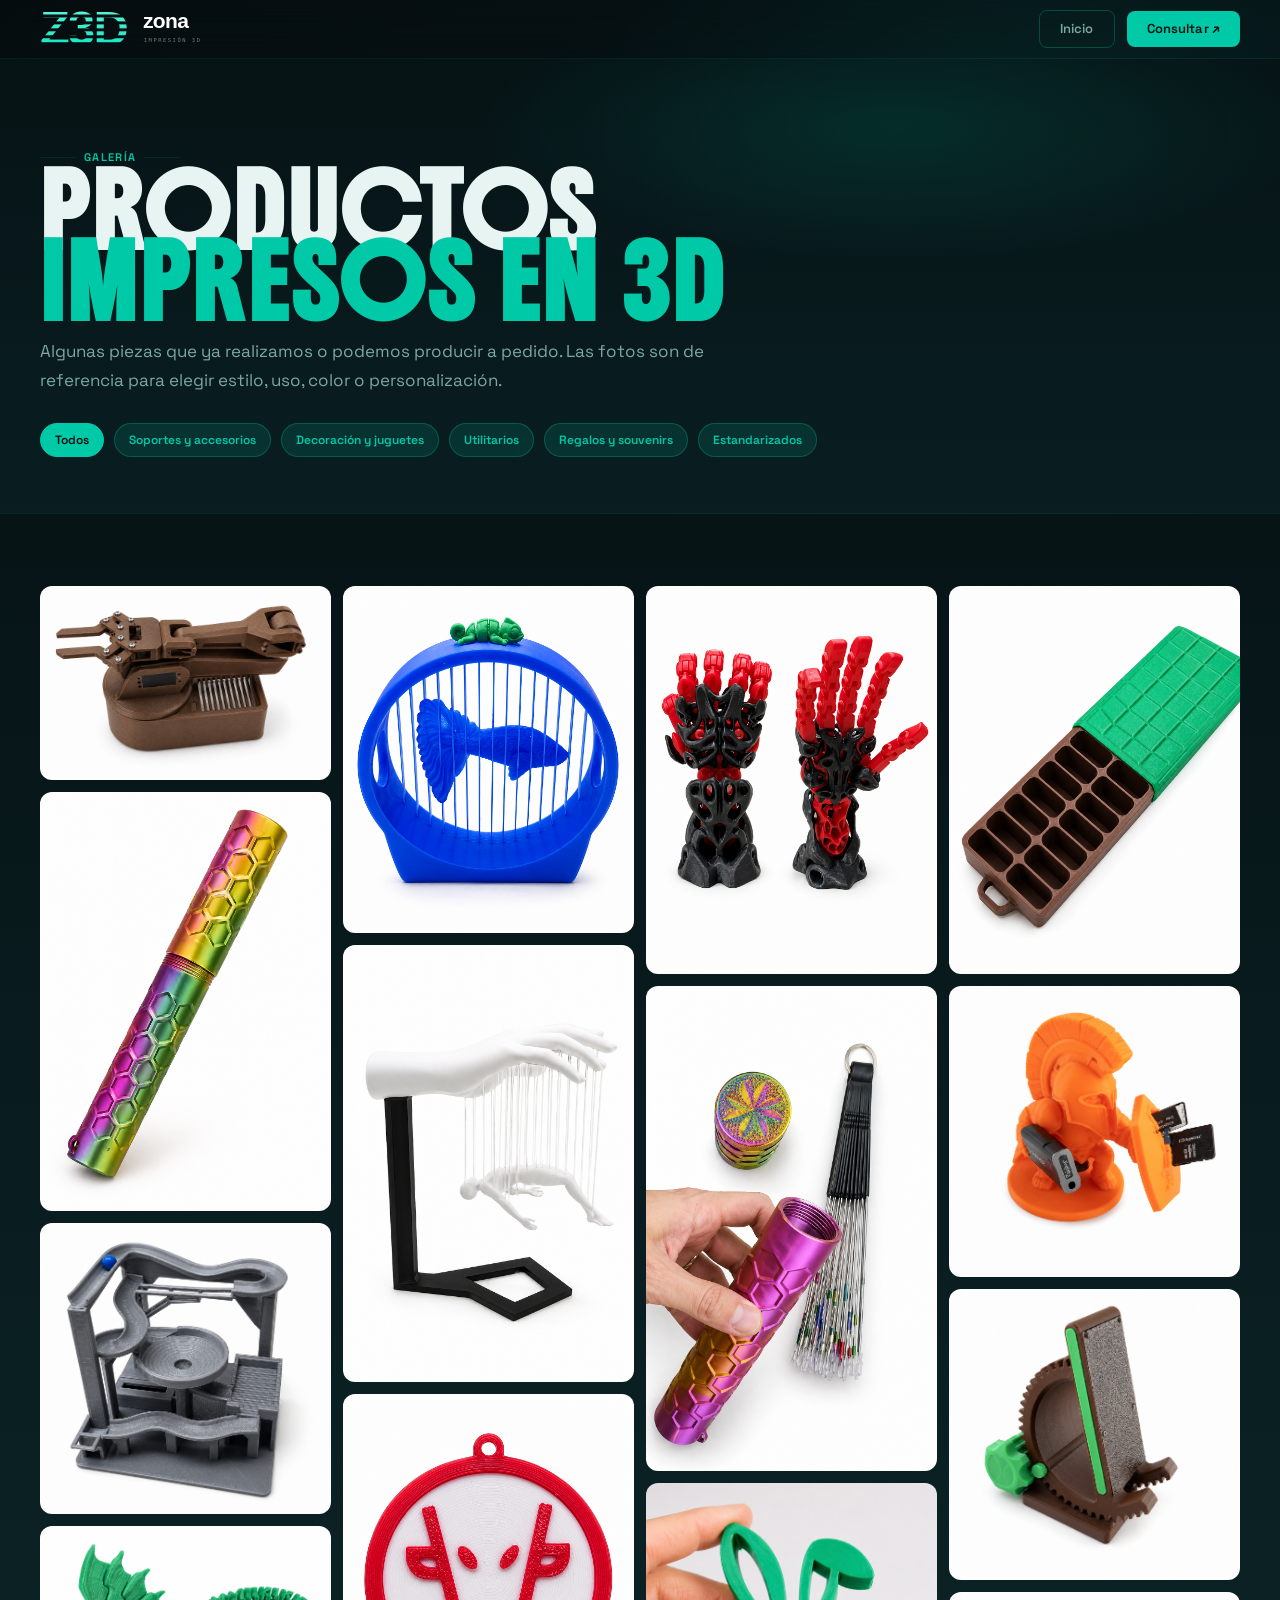
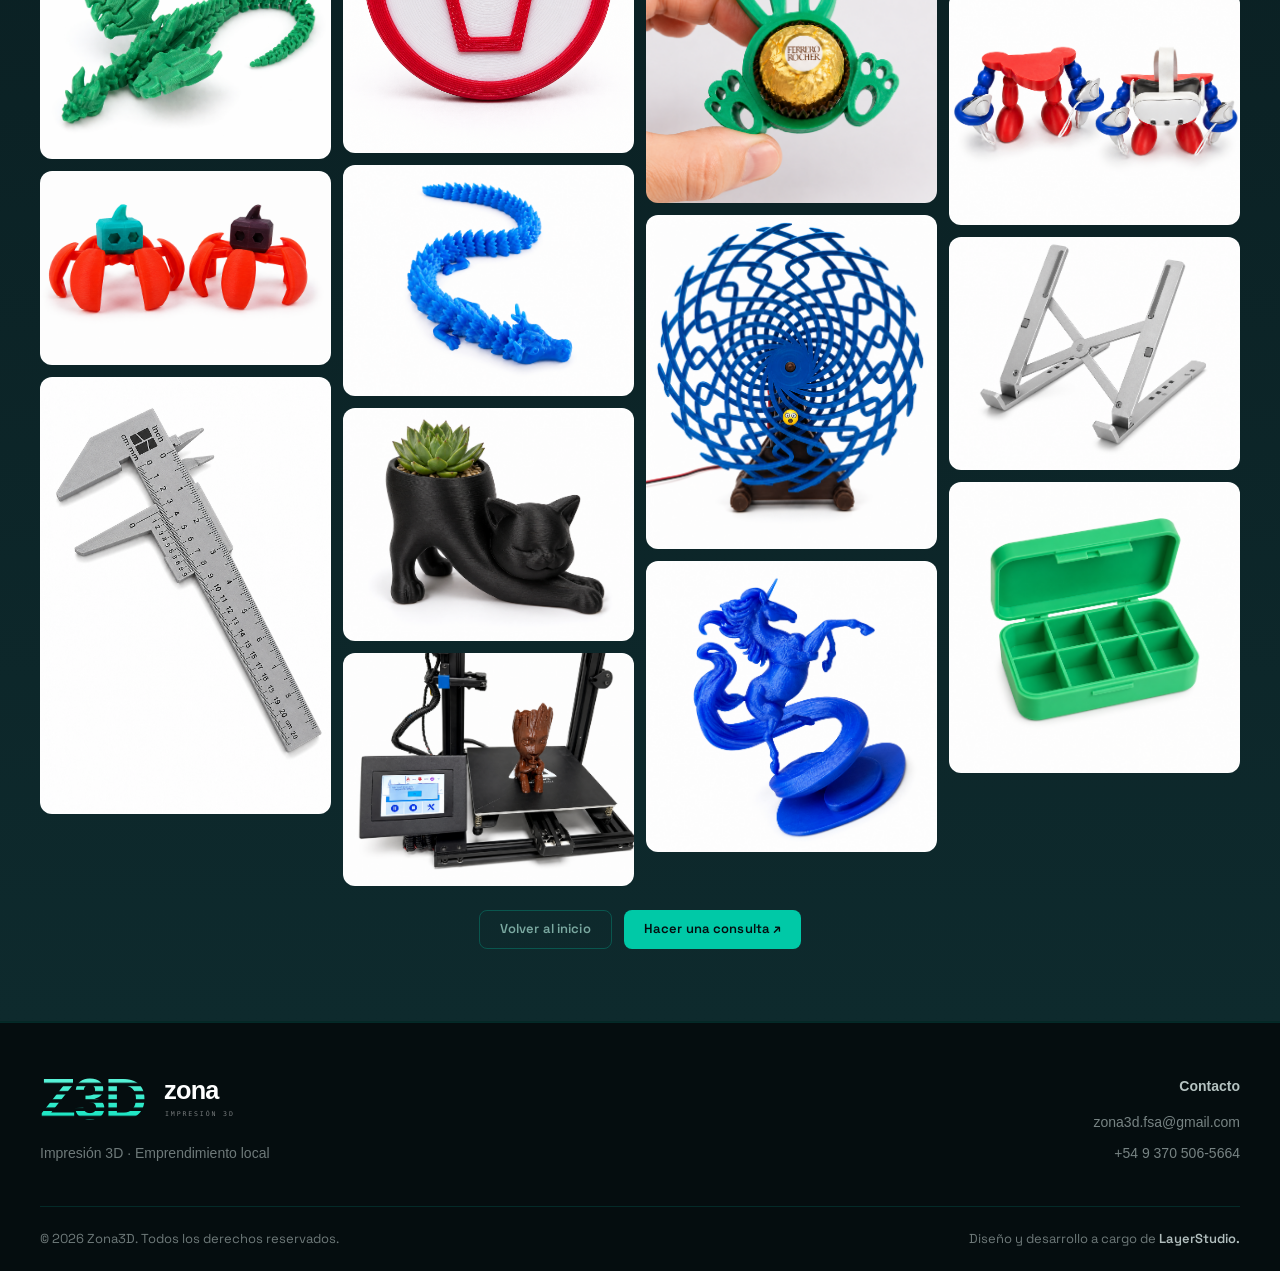
==== commit 4b291336: "refactor footer and new canals contact" ====
--- a/catalogo.html
+++ b/catalogo.html
@@ -19,7 +19,6 @@
 
 <body>
   <div class="lp-bg"></div>
-
   <main class="lp-content catalog-page">
 
     <nav class="lp-nav">
@@ -30,7 +29,7 @@
 
         <div class="lp-nav-actions">
           <a href="./index.html" class="lp-nav-ghost">Inicio</a>
-          <a href="https://wa.me/5493516596644?text=Hola%20quiero%20consultar%20por%20un%20producto" class="lp-nav-cta" target="_blank">Consultar ↗</a>
+          <a href="https://wa.me/5493705065664?text=Hola%20quiero%20consultar%20por%20un%20producto" class="lp-nav-cta" target="_blank">Consultar ↗</a>
         </div>
       </div>
     </nav>
@@ -165,7 +164,7 @@
 
         <div class="catalog-cta-center">
           <a href="./index.html" class="lp-nav-ghost">Volver al inicio</a>         
-           <a href="https://wa.me/5493516596644?text=Hola%20quiero%20consultar%20por%20un%20producto" class="lp-nav-cta" target="_blank">Hacer una consulta ↗</a>
+           <a href="https://wa.me/5493705065664?text=Hola%20quiero%20consultar%20por%20un%20producto" class="lp-nav-cta" target="_blank">Hacer una consulta ↗</a>
 
         </div>
       </div>
@@ -196,17 +195,60 @@
       
         <div class="catalog-cta-center">
           <a href="./index.html" class="lp-nav-ghost">Volver al inicio</a>
-          <a href="https://wa.me/5493516596644?text=Hola%20quiero%20consultar%20por%20un%20producto" class="lp-nav-cta" target="_blank">Consultar ↗</a>
+          <a href="https://wa.me/5493705065664?text=Hola%20quiero%20consultar%20por%20un%20producto" class="lp-nav-cta" target="_blank">Consultar ↗</a>
         </div>
       </div>
     </section>
 
     <footer class="lp-footer">
-      <div class="lp-footer-inner">
-        <a href="./index.html" class="lp-logo">
-          <img src="./assets/img/zona3d-logo.svg" alt="ZONA3D Logo">
-        </a>
-        <div class="lp-footer-text">Impresión 3D · Emprendimiento local</div>
+      <div class="container">
+        <!-- PRIMERA FILA -->
+        <div class="lp-footer-main">
+          <!-- Columna izquierda -->
+          <div class="lp-footer-brand">
+            <a href="./index.html" class="lp-logo">
+              <img
+                src="./assets/img/zona3d-logo.svg"
+                alt="ZONA3D Logo"
+              >
+            </a>
+          
+            <p class="lp-footer-description">
+              Impresión 3D · Emprendimiento local
+            </p>
+          </div>
+        
+          <!-- Columna derecha -->
+          <div class="lp-footer-contact">
+            <p class="lp-footer-title">Contacto</p>
+          
+            <a href="mailto:zona3d.fsa@gmail.com">
+              zona3d.fsa@gmail.com
+            </a>
+          
+            <a
+              href="https://wa.me/5493705065664"
+              target="_blank"
+              rel="noopener noreferrer"
+            >
+              +54 9 370 506-5664
+            </a>
+          </div>
+        
+        </div>
+      
+        <!-- SEGUNDA FILA -->
+        <div class="lp-footer-bottom">
+          <p>© 2026 Zona3D. Todos los derechos reservados.</p>
+          <p>Diseño y desarrollo a cargo de
+            <a
+              href="https://layerstudio.dev/"
+              target="_blank"
+              rel="noopener noreferrer"
+            > LayerStudio.</a>
+          </p>
+        </div>
+      
       </div>
     </footer>
 
--- a/css/styles.css
+++ b/css/styles.css
@@ -326,15 +326,115 @@
     .lp-trust-item { display: flex; align-items: center; gap: 7px; font-size: 12px; color: var(--text-muted); }
     .lp-trust-item::before { content: '✓'; color: var(--teal); font-weight: 700; }
 
-    /* ── FOOTER ── */
-    .lp-footer-inner {
-      max-width: var(--max); margin: 0 auto; padding: 22px 40px;
-      display: flex; justify-content: space-between; align-items: center; flex-wrap: wrap; gap: 12px;
-    }
-    .lp-footer { border-top: 1px solid var(--border); }
-    .lp-footer-logo { font-size: 14px; font-weight: 700; }
-    .lp-footer-logo span { color: var(--teal); }
-    .lp-footer-text { font-size: 12px; color: var(--text-muted); }
+    /* =========================
+   FOOTER
+========================= */
+
+.lp-footer {
+  padding: 52px 0 0;
+  border-top: 1px solid rgba(0, 201, 173, 0.16);
+}
+
+/* Primera fila */
+
+.lp-footer-main {
+  display: grid;
+  grid-template-columns: 1fr 1fr;
+  align-items: start;
+  gap: 48px;
+  padding-bottom: 42px;
+}
+
+.lp-footer-brand {
+  display: flex;
+  flex-direction: column;
+  align-items: flex-start;
+  gap: 18px;
+}
+
+.lp-footer-brand .lp-logo {
+  display: inline-flex;
+}
+
+.lp-footer-brand .lp-logo img {
+  display: block;
+  width: 200px;
+  height: auto;
+}
+
+.lp-footer-description {
+  margin: 0;
+  color: rgba(225, 240, 238, 0.48);
+  font-family: "Montserrat", sans-serif;
+  font-size: 14px;
+  line-height: 1.5;
+}
+
+/* Contacto */
+
+.lp-footer-contact {
+  display: flex;
+  flex-direction: column;
+  align-items: flex-end;
+  gap: 8px;
+  text-align: right;
+}
+
+.lp-footer-title {
+  margin: 0 0 6px;
+  color: rgba(225, 240, 238, 0.8);
+  font-family: "Montserrat", sans-serif;
+  font-size: 14px;
+  font-weight: 600;
+}
+
+.lp-footer-contact a {
+  color: rgba(225, 240, 238, 0.52);
+  font-family: "Montserrat", sans-serif;
+  font-size: 14px;
+  text-decoration: none;
+  transition: color 0.2s ease;
+}
+
+.lp-footer-contact a:hover {
+  color: #00c9ad;
+}
+
+/* Segunda fila */
+
+.lp-footer-bottom {
+  display: grid;
+  grid-template-columns: 1fr 1fr;
+  align-items: center;
+  gap: 32px;
+
+  padding: 22px 0;
+  border-top: 1px solid rgba(0, 201, 173, 0.16);
+
+  color: rgba(225, 240, 238, 0.48);
+  font-family: "Montserrat", sans-serif;
+  font-size: 13px;
+  line-height: 1.5;
+}
+
+.lp-footer-bottom p {
+  margin: 0;
+}
+
+.lp-footer-bottom p:last-child {
+  text-align: right;
+}
+
+.lp-footer-bottom a {
+  color: rgba(225, 240, 238, 0.78);
+  font-weight: 600;
+  text-decoration: none;
+  transition: color 0.2s ease;
+}
+
+.lp-footer-bottom a:hover {
+  color: #00c9ad;
+}
 
     /* Catalogo */
     .catalog-title .line {
@@ -549,4 +649,4 @@
   justify-content: center;
   gap: 12px;
   margin-top: 24px;
-}+}
--- a/css/responsive.css
+++ b/css/responsive.css
@@ -409,7 +409,7 @@
 }
 
 /* Hasta 390px */
-@media (max-width: 390px) {
+@media (max-width: 400px) {
   .lp-logo img {
     height: 30px;
   }
